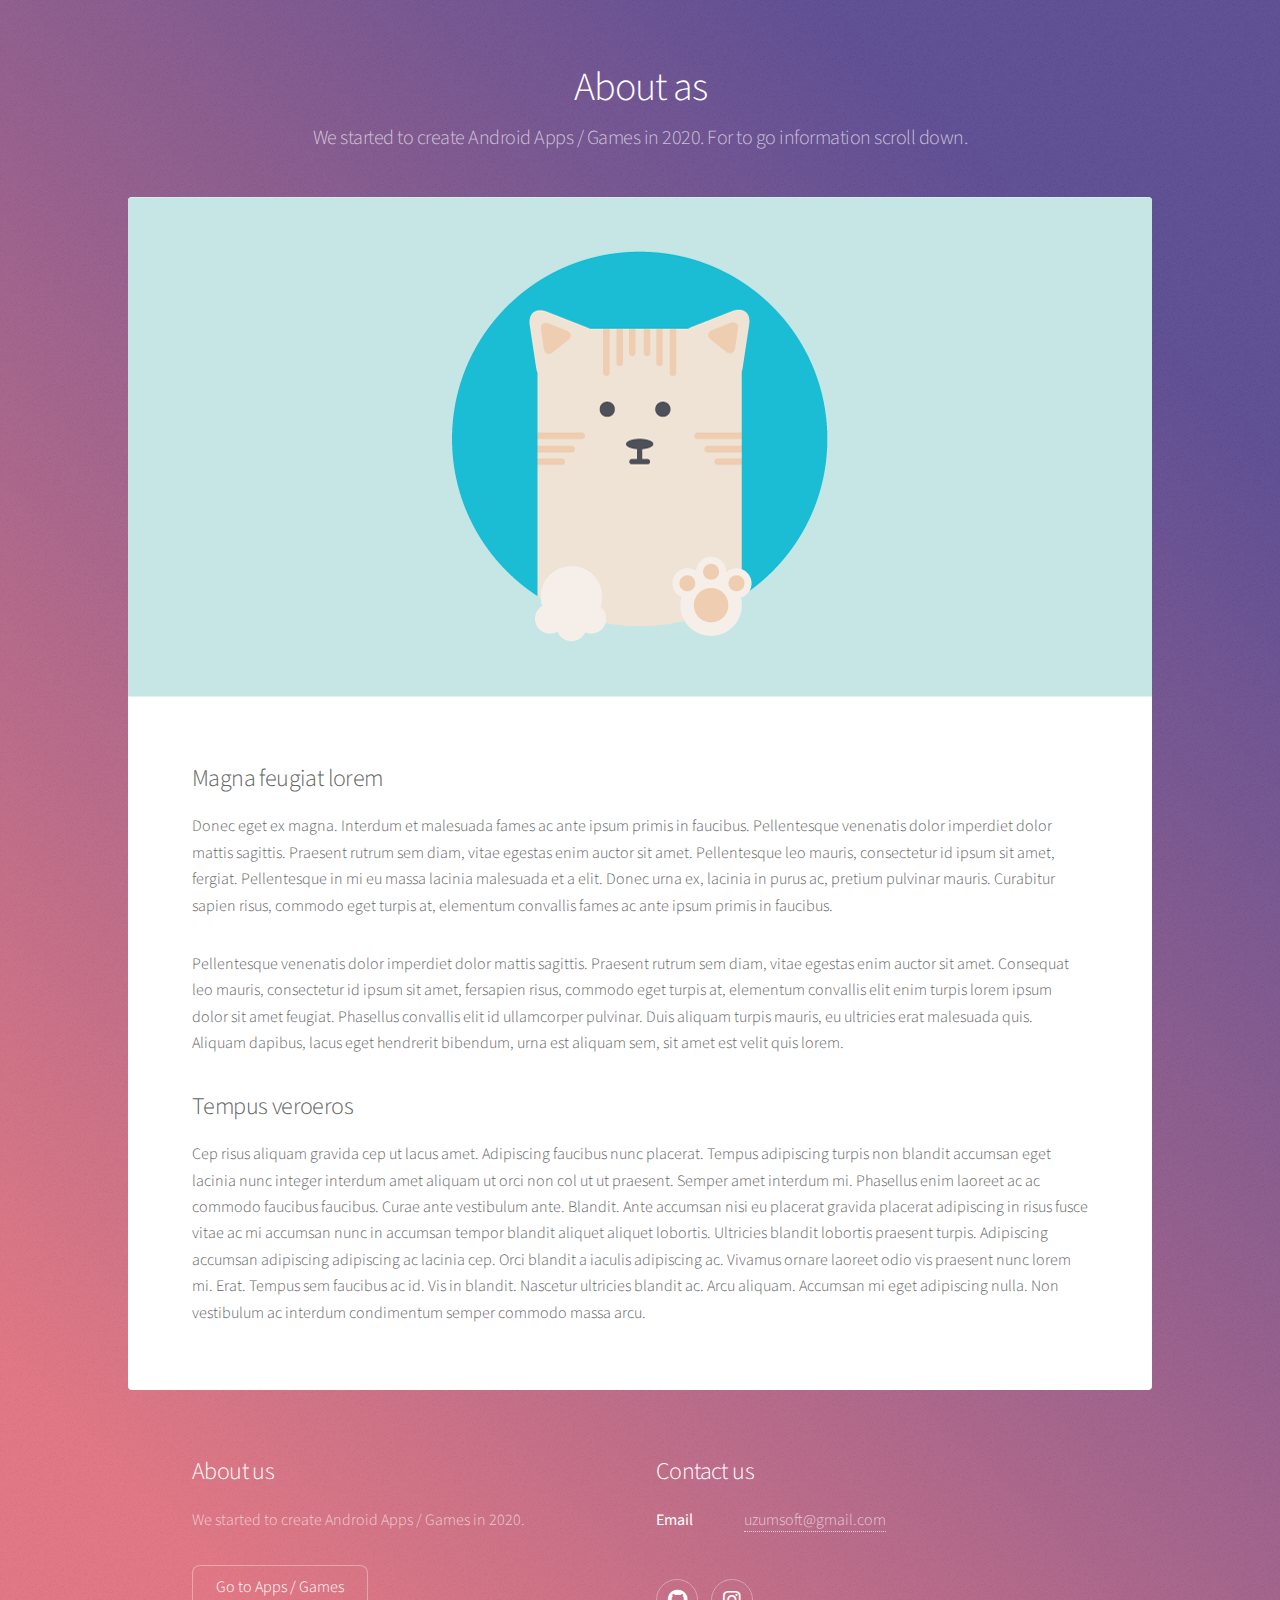
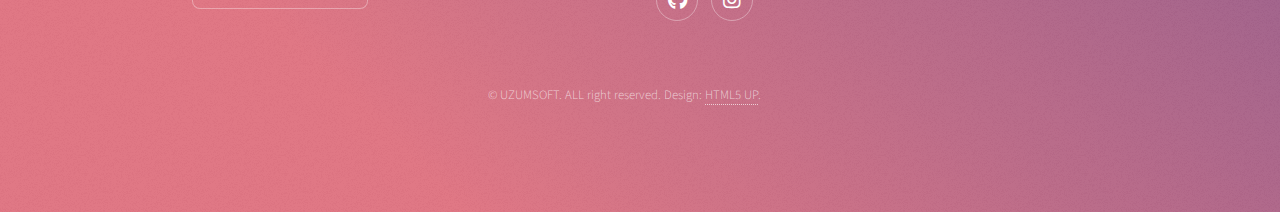
==== generic.html @ 40fd4213 "Son sürüm" ====
<!DOCTYPE HTML>
<!--
	Stellar by HTML5 UP
	html5up.net | @ajlkn
	Free for personal and commercial use under the CCA 3.0 license (html5up.net/license)
-->
<html>
	<head>
		<title>Generic - Stellar by HTML5 UP</title>
		<meta charset="utf-8" />
		<meta name="viewport" content="width=device-width, initial-scale=1, user-scalable=no" />
		<link rel="stylesheet" href="assets/css/main.css" />
		<noscript><link rel="stylesheet" href="assets/css/noscript.css" /></noscript>
	</head>
	<body class="is-preload">

		<!-- Wrapper -->
			<div id="wrapper">

				<!-- Header -->
					<header id="header">
						<h1>About as</h1>
						<p>We started to create Android Apps / Games in 2020.
						For to go information scroll down.
						</p>
					</header>

				<!-- Main -->
					<div id="main">

						<!-- Content -->
							<section id="content" class="main">
								<span class="image main"><img src="images/newcat.png" alt="" /></span>
								<h2>Magna feugiat lorem</h2>
								<p>Donec eget ex magna. Interdum et malesuada fames ac ante ipsum primis in faucibus. Pellentesque venenatis dolor imperdiet dolor mattis sagittis. Praesent rutrum sem diam, vitae egestas enim auctor sit amet. Pellentesque leo mauris, consectetur id ipsum sit amet, fergiat. Pellentesque in mi eu massa lacinia malesuada et a elit. Donec urna ex, lacinia in purus ac, pretium pulvinar mauris. Curabitur sapien risus, commodo eget turpis at, elementum convallis fames ac ante ipsum primis in faucibus.</p>
								<p>Pellentesque venenatis dolor imperdiet dolor mattis sagittis. Praesent rutrum sem diam, vitae egestas enim auctor sit amet. Consequat leo mauris, consectetur id ipsum sit amet, fersapien risus, commodo eget turpis at, elementum convallis elit enim turpis lorem ipsum dolor sit amet feugiat. Phasellus convallis elit id ullamcorper pulvinar. Duis aliquam turpis mauris, eu ultricies erat malesuada quis. Aliquam dapibus, lacus eget hendrerit bibendum, urna est aliquam sem, sit amet est velit quis lorem.</p>
								<h2>Tempus veroeros</h2>
								<p>Cep risus aliquam gravida cep ut lacus amet. Adipiscing faucibus nunc placerat. Tempus adipiscing turpis non blandit accumsan eget lacinia nunc integer interdum amet aliquam ut orci non col ut ut praesent. Semper amet interdum mi. Phasellus enim laoreet ac ac commodo faucibus faucibus. Curae ante vestibulum ante. Blandit. Ante accumsan nisi eu placerat gravida placerat adipiscing in risus fusce vitae ac mi accumsan nunc in accumsan tempor blandit aliquet aliquet lobortis. Ultricies blandit lobortis praesent turpis. Adipiscing accumsan adipiscing adipiscing ac lacinia cep. Orci blandit a iaculis adipiscing ac. Vivamus ornare laoreet odio vis praesent nunc lorem mi. Erat. Tempus sem faucibus ac id. Vis in blandit. Nascetur ultricies blandit ac. Arcu aliquam. Accumsan mi eget adipiscing nulla. Non vestibulum ac interdum condimentum semper commodo massa arcu.</p>
							</section>

					</div>

				<!-- Footer -->
					<footer id="footer">
						<section>
							<h2>About us</h2>
							<p>We started to create Android Apps / Games in 2020. </p>
							<ul class="actions">
								<li><a href="https://play.google.com/store/apps/developer?id=UZUMSOFT" class="button">Go to Apps / Games</a></li>
							</ul>
						</section>
						<section>
							<h2>Contact us</h2>
							<dl class="alt">
								<dt>Email</dt>
								<dd><a href="#">uzumsoft@gmail.com</a></dd>
							</dl>
							<ul class="icons">
						<!--<li><a href="#" class="icon brands fa-twitter alt"><span class="label">Twitter</span></a></li>
								<li><a href="#" class="icon brands fa-facebook-f alt"><span class="label">Facebook</span></a></li>
								<li><a href="#" class="icon brands fa-instagram alt"><span class="label">Instagram</span></a></li>
								<li><a href="#" class="icon brands fa-github alt"><span class="label">GitHub</span></a></li>
								<li><a href="#" class="icon brands fa-dribbble alt"><span class="label">Dribbble</span></a></li>-->	
								<li><a href="https://github.com/UZUMSOFT" class="icon brands fa-github alt"><span class="label">GitHub</span></a></li>
								<li><a href="https://www.instagram.com/uzumsoft/" class="icon brands fa-instagram alt"><span class="label">Instagram</span></a></li>


							</ul>
						</section>
						<p class="copyright">&copy; UZUMSOFT. ALL right reserved. Design: <a href="https://html5up.net">HTML5 UP</a>.</p>
					</footer>

			</div>

		<!-- Scripts -->
			<script src="assets/js/jquery.min.js"></script>
			<script src="assets/js/jquery.scrollex.min.js"></script>
			<script src="assets/js/jquery.scrolly.min.js"></script>
			<script src="assets/js/browser.min.js"></script>
			<script src="assets/js/breakpoints.min.js"></script>
			<script src="assets/js/util.js"></script>
			<script src="assets/js/main.js"></script>

	</body>
</html>
---- assets/css/main.css ----
@import url(fontawesome-all.min.css);
@import 'https://fonts.googleapis.com/css?family=Source+Sans+Pro:300,400';

/*
	Stellar by HTML5 UP
	html5up.net | @ajlkn
	Free for personal and commercial use under the CCA 3.0 license (html5up.net/license)
*/

html, body, div, span, applet, object,
iframe, h1, h2, h3, h4, h5, h6, p, blockquote,
pre, a, abbr, acronym, address, big, cite,
code, del, dfn, em, img, ins, kbd, q, s, samp,
small, strike, strong, sub, sup, tt, var, b,
u, i, center, dl, dt, dd, ol, ul, li, fieldset,
form, label, legend, table, caption, tbody,
tfoot, thead, tr, th, td, article, aside,
canvas, details, embed, figure, figcaption,
footer, header, hgroup, menu, nav, output, ruby,
section, summary, time, mark, audio, video {
	margin: 0;
	padding: 0;
	border: 0;
	font-size: 100%;
	font: inherit;
	vertical-align: baseline;}

article, aside, details, figcaption, figure,
footer, header, hgroup, menu, nav, section {
	display: block;}

body {
	line-height: 1;
}

ol, ul {
	list-style: none;
}

blockquote, q {
	quotes: none;
}

	blockquote:before, blockquote:after, q:before, q:after {
		content: '';
		content: none;
	}

table {
	border-collapse: collapse;
	border-spacing: 0;
}

body {
	-webkit-text-size-adjust: none;
}

mark {
	background-color: transparent;
	color: inherit;
}

input::-moz-focus-inner {
	border: 0;
	padding: 0;
}

input, select, textarea {
	-moz-appearance: none;
	-webkit-appearance: none;
	-ms-appearance: none;
	appearance: none;
}

/* Basic */

	@-ms-viewport {
		width: device-width;
	}

	body {
		-ms-overflow-style: scrollbar;
	}

	@media screen and (max-width: 480px) {

		html, body {
			min-width: 320px;
		}

	}

	html {
		box-sizing: border-box;
	}

	*, *:before, *:after {
		box-sizing: inherit;
	}

	body {
		background-color: #935d8c;
		background-image: url("images/overlay.png"), -moz-linear-gradient(45deg, #e37682 15%, #5f4d93 85%);
		background-image: url("images/overlay.png"), -webkit-linear-gradient(45deg, #e37682 15%, #5f4d93 85%);
		background-image: url("images/overlay.png"), -ms-linear-gradient(45deg, #e37682 15%, #5f4d93 85%);
		background-image: url("images/overlay.png"), linear-gradient(45deg, #e37682 15%, #5f4d93 85%);
	}

		body.is-preload *, body.is-preload *:before, body.is-preload *:after {
			-moz-animation: none !important;
			-webkit-animation: none !important;
			-ms-animation: none !important;
			animation: none !important;
			-moz-transition: none !important;
			-webkit-transition: none !important;
			-ms-transition: none !important;
			transition: none !important;
		}

/* Type */

	body {
		background-color: #935d8c;
		color: rgba(255, 255, 255, 0.65);
	}

	body, input, select, textarea {
		font-family: "Source Sans Pro", Helvetica, sans-serif;
		font-size: 17pt;
		font-weight: 300;
		line-height: 1.65;
	}

		@media screen and (max-width: 1680px) {

			body, input, select, textarea {
				font-size: 14pt;
			}

		}

		@media screen and (max-width: 1280px) {

			body, input, select, textarea {
				font-size: 12pt;
			}

		}

		@media screen and (max-width: 360px) {

			body, input, select, textarea {
				font-size: 11pt;
			}

		}

	a {
		-moz-transition: color 0.2s ease, border-bottom 0.2s ease;
		-webkit-transition: color 0.2s ease, border-bottom 0.2s ease;
		-ms-transition: color 0.2s ease, border-bottom 0.2s ease;
		transition: color 0.2s ease, border-bottom 0.2s ease;
		text-decoration: none;
		border-bottom: dotted 1px;
		color: inherit;
	}

		a:hover {
			border-bottom-color: transparent;
		}

	strong, b {
		font-weight: 400;
	}

	em, i {
		font-style: italic;
	}

	p {
		margin: 0 0 2em 0;
	}

		p.content {
			-moz-columns: 20em 2;
			-webkit-columns: 20em 2;
			-ms-columns: 20em 2;
			columns: 20em 2;
			-moz-column-gap: 2em;
			-webkit-column-gap: 2em;
			-ms-column-gap: 2em;
			column-gap: 2em;
			text-align: justify;
		}

	h1, h2, h3, h4, h5, h6 {
		font-weight: 300;
		line-height: 1.5;
		margin: 0 0 0.7em 0;
		letter-spacing: -0.025em;
	}

		h1 a, h2 a, h3 a, h4 a, h5 a, h6 a {
			color: inherit;
			text-decoration: none;
		}

	h1 {
		font-size: 2.5em;
		line-height: 1.2;
	}

	h2 {
		font-size: 1.5em;
	}

	h3 {
		font-size: 1.25em;
	}

	h4 {
		font-size: 1.1em;
	}

	h5 {
		font-size: 0.9em;
	}

	h6 {
		font-size: 0.7em;
	}

	@media screen and (max-width: 736px) {

		h1 {
			font-size: 2em;
		}

	}

	sub {
		font-size: 0.8em;
		position: relative;
		top: 0.5em;
	}

	sup {
		font-size: 0.8em;
		position: relative;
		top: -0.5em;
	}

	blockquote {
		border-left: solid 4px;
		font-style: italic;
		margin: 0 0 2em 0;
		padding: 0.5em 0 0.5em 2em;
	}

	code {
		border-radius: 8px;
		border: solid 1px;
		font-family: "Courier New", monospace;
		font-size: 0.9em;
		margin: 0 0.25em;
		padding: 0.25em 0.65em;
	}

	pre {
		-webkit-overflow-scrolling: touch;
		font-family: "Courier New", monospace;
		font-size: 0.9em;
		margin: 0 0 2em 0;
	}

		pre code {
			display: block;
			line-height: 1.75;
			padding: 1em 1.5em;
			overflow-x: auto;
		}

	hr {
		border: 0;
		border-bottom: solid 1px;
		margin: 2em 0;
	}

		hr.major {
			margin: 3em 0;
		}

	.align-left {
		text-align: left;
	}

	.align-center {
		text-align: center;
	}

	.align-right {
		text-align: right;
	}

	input, select, textarea {
		color: #ffffff;
	}

	a:hover {
		color: #ffffff;
	}

	strong, b {
		color: #ffffff;
	}

	h1, h2, h3, h4, h5, h6 {
		color: #ffffff;
	}

	blockquote {
		border-left-color: rgba(255, 255, 255, 0.35);
	}

	code {
		background: rgba(255, 255, 255, 0.075);
		border-color: rgba(255, 255, 255, 0.35);
	}

	hr {
		border-bottom-color: rgba(255, 255, 255, 0.35);
	}

/* Row */

	.row {
		display: flex;
		flex-wrap: wrap;
		box-sizing: border-box;
		align-items: stretch;
	}

		.row > * {
			box-sizing: border-box;
		}

		.row.gtr-uniform > * > :last-child {
			margin-bottom: 0;
		}

		.row.aln-left {
			justify-content: flex-start;
		}

		.row.aln-center {
			justify-content: center;
		}

		.row.aln-right {
			justify-content: flex-end;
		}

		.row.aln-top {
			align-items: flex-start;
		}

		.row.aln-middle {
			align-items: center;
		}

		.row.aln-bottom {
			align-items: flex-end;
		}

		.row > .imp {
			order: -1;
		}

		.row > .col-1 {
			width: 8.33333%;
		}

		.row > .off-1 {
			margin-left: 8.33333%;
		}

		.row > .col-2 {
			width: 16.66667%;
		}

		.row > .off-2 {
			margin-left: 16.66667%;
		}

		.row > .col-3 {
			width: 25%;
		}

		.row > .off-3 {
			margin-left: 25%;
		}

		.row > .col-4 {
			width: 33.33333%;
		}

		.row > .off-4 {
			margin-left: 33.33333%;
		}

		.row > .col-5 {
			width: 41.66667%;
		}

		.row > .off-5 {
			margin-left: 41.66667%;
		}

		.row > .col-6 {
			width: 50%;
		}

		.row > .off-6 {
			margin-left: 50%;
		}

		.row > .col-7 {
			width: 58.33333%;
		}

		.row > .off-7 {
			margin-left: 58.33333%;
		}

		.row > .col-8 {
			width: 66.66667%;
		}

		.row > .off-8 {
			margin-left: 66.66667%;
		}

		.row > .col-9 {
			width: 75%;
		}

		.row > .off-9 {
			margin-left: 75%;
		}

		.row > .col-10 {
			width: 83.33333%;
		}

		.row > .off-10 {
			margin-left: 83.33333%;
		}

		.row > .col-11 {
			width: 91.66667%;
		}

		.row > .off-11 {
			margin-left: 91.66667%;
		}

		.row > .col-12 {
			width: 100%;
		}

		.row > .off-12 {
			margin-left: 100%;
		}

		.row.gtr-0 {
			margin-top: 0;
			margin-left: 0em;
		}

			.row.gtr-0 > * {
				padding: 0 0 0 0em;
			}

			.row.gtr-0.gtr-uniform {
				margin-top: 0em;
			}

				.row.gtr-0.gtr-uniform > * {
					padding-top: 0em;
				}

		.row.gtr-25 {
			margin-top: 0;
			margin-left: -0.375em;
		}

			.row.gtr-25 > * {
				padding: 0 0 0 0.375em;
			}

			.row.gtr-25.gtr-uniform {
				margin-top: -0.375em;
			}

				.row.gtr-25.gtr-uniform > * {
					padding-top: 0.375em;
				}

		.row.gtr-50 {
			margin-top: 0;
			margin-left: -0.75em;
		}

			.row.gtr-50 > * {
				padding: 0 0 0 0.75em;
			}

			.row.gtr-50.gtr-uniform {
				margin-top: -0.75em;
			}

				.row.gtr-50.gtr-uniform > * {
					padding-top: 0.75em;
				}

		.row {
			margin-top: 0;
			margin-left: -1.5em;
		}

			.row > * {
				padding: 0 0 0 1.5em;
			}

			.row.gtr-uniform {
				margin-top: -1.5em;
			}

				.row.gtr-uniform > * {
					padding-top: 1.5em;
				}

		.row.gtr-150 {
			margin-top: 0;
			margin-left: -2.25em;
		}

			.row.gtr-150 > * {
				padding: 0 0 0 2.25em;
			}

			.row.gtr-150.gtr-uniform {
				margin-top: -2.25em;
			}

				.row.gtr-150.gtr-uniform > * {
					padding-top: 2.25em;
				}

		.row.gtr-200 {
			margin-top: 0;
			margin-left: -3em;
		}

			.row.gtr-200 > * {
				padding: 0 0 0 3em;
			}

			.row.gtr-200.gtr-uniform {
				margin-top: -3em;
			}

				.row.gtr-200.gtr-uniform > * {
					padding-top: 3em;
				}

		@media screen and (max-width: 1680px) {

			.row {
				display: flex;
				flex-wrap: wrap;
				box-sizing: border-box;
				align-items: stretch;
			}

				.row > * {
					box-sizing: border-box;
				}

				.row.gtr-uniform > * > :last-child {
					margin-bottom: 0;
				}

				.row.aln-left {
					justify-content: flex-start;
				}

				.row.aln-center {
					justify-content: center;
				}

				.row.aln-right {
					justify-content: flex-end;
				}

				.row.aln-top {
					align-items: flex-start;
				}

				.row.aln-middle {
					align-items: center;
				}

				.row.aln-bottom {
					align-items: flex-end;
				}

				.row > .imp-xlarge {
					order: -1;
				}

				.row > .col-1-xlarge {
					width: 8.33333%;
				}

				.row > .off-1-xlarge {
					margin-left: 8.33333%;
				}

				.row > .col-2-xlarge {
					width: 16.66667%;
				}

				.row > .off-2-xlarge {
					margin-left: 16.66667%;
				}

				.row > .col-3-xlarge {
					width: 25%;
				}

				.row > .off-3-xlarge {
					margin-left: 25%;
				}

				.row > .col-4-xlarge {
					width: 33.33333%;
				}

				.row > .off-4-xlarge {
					margin-left: 33.33333%;
				}

				.row > .col-5-xlarge {
					width: 41.66667%;
				}

				.row > .off-5-xlarge {
					margin-left: 41.66667%;
				}

				.row > .col-6-xlarge {
					width: 50%;
				}

				.row > .off-6-xlarge {
					margin-left: 50%;
				}

				.row > .col-7-xlarge {
					width: 58.33333%;
				}

				.row > .off-7-xlarge {
					margin-left: 58.33333%;
				}

				.row > .col-8-xlarge {
					width: 66.66667%;
				}

				.row > .off-8-xlarge {
					margin-left: 66.66667%;
				}

				.row > .col-9-xlarge {
					width: 75%;
				}

				.row > .off-9-xlarge {
					margin-left: 75%;
				}

				.row > .col-10-xlarge {
					width: 83.33333%;
				}

				.row > .off-10-xlarge {
					margin-left: 83.33333%;
				}

				.row > .col-11-xlarge {
					width: 91.66667%;
				}

				.row > .off-11-xlarge {
					margin-left: 91.66667%;
				}

				.row > .col-12-xlarge {
					width: 100%;
				}

				.row > .off-12-xlarge {
					margin-left: 100%;
				}

				.row.gtr-0 {
					margin-top: 0;
					margin-left: 0em;
				}

					.row.gtr-0 > * {
						padding: 0 0 0 0em;
					}

					.row.gtr-0.gtr-uniform {
						margin-top: 0em;
					}

						.row.gtr-0.gtr-uniform > * {
							padding-top: 0em;
						}

				.row.gtr-25 {
					margin-top: 0;
					margin-left: -0.375em;
				}

					.row.gtr-25 > * {
						padding: 0 0 0 0.375em;
					}

					.row.gtr-25.gtr-uniform {
						margin-top: -0.375em;
					}

						.row.gtr-25.gtr-uniform > * {
							padding-top: 0.375em;
						}

				.row.gtr-50 {
					margin-top: 0;
					margin-left: -0.75em;
				}

					.row.gtr-50 > * {
						padding: 0 0 0 0.75em;
					}

					.row.gtr-50.gtr-uniform {
						margin-top: -0.75em;
					}

						.row.gtr-50.gtr-uniform > * {
							padding-top: 0.75em;
						}

				.row {
					margin-top: 0;
					margin-left: -1.5em;
				}

					.row > * {
						padding: 0 0 0 1.5em;
					}

					.row.gtr-uniform {
						margin-top: -1.5em;
					}

						.row.gtr-uniform > * {
							padding-top: 1.5em;
						}

				.row.gtr-150 {
					margin-top: 0;
					margin-left: -2.25em;
				}

					.row.gtr-150 > * {
						padding: 0 0 0 2.25em;
					}

					.row.gtr-150.gtr-uniform {
						margin-top: -2.25em;
					}

						.row.gtr-150.gtr-uniform > * {
							padding-top: 2.25em;
						}

				.row.gtr-200 {
					margin-top: 0;
					margin-left: -3em;
				}

					.row.gtr-200 > * {
						padding: 0 0 0 3em;
					}

					.row.gtr-200.gtr-uniform {
						margin-top: -3em;
					}

						.row.gtr-200.gtr-uniform > * {
							padding-top: 3em;
						}

		}

		@media screen and (max-width: 1280px) {

			.row {
				display: flex;
				flex-wrap: wrap;
				box-sizing: border-box;
				align-items: stretch;
			}

				.row > * {
					box-sizing: border-box;
				}

				.row.gtr-uniform > * > :last-child {
					margin-bottom: 0;
				}

				.row.aln-left {
					justify-content: flex-start;
				}

				.row.aln-center {
					justify-content: center;
				}

				.row.aln-right {
					justify-content: flex-end;
				}

				.row.aln-top {
					align-items: flex-start;
				}

				.row.aln-middle {
					align-items: center;
				}

				.row.aln-bottom {
					align-items: flex-end;
				}

				.row > .imp-large {
					order: -1;
				}

				.row > .col-1-large {
					width: 8.33333%;
				}

				.row > .off-1-large {
					margin-left: 8.33333%;
				}

				.row > .col-2-large {
					width: 16.66667%;
				}

				.row > .off-2-large {
					margin-left: 16.66667%;
				}

				.row > .col-3-large {
					width: 25%;
				}

				.row > .off-3-large {
					margin-left: 25%;
				}

				.row > .col-4-large {
					width: 33.33333%;
				}

				.row > .off-4-large {
					margin-left: 33.33333%;
				}

				.row > .col-5-large {
					width: 41.66667%;
				}

				.row > .off-5-large {
					margin-left: 41.66667%;
				}

				.row > .col-6-large {
					width: 50%;
				}

				.row > .off-6-large {
					margin-left: 50%;
				}

				.row > .col-7-large {
					width: 58.33333%;
				}

				.row > .off-7-large {
					margin-left: 58.33333%;
				}

				.row > .col-8-large {
					width: 66.66667%;
				}

				.row > .off-8-large {
					margin-left: 66.66667%;
				}

				.row > .col-9-large {
					width: 75%;
				}

				.row > .off-9-large {
					margin-left: 75%;
				}

				.row > .col-10-large {
					width: 83.33333%;
				}

				.row > .off-10-large {
					margin-left: 83.33333%;
				}

				.row > .col-11-large {
					width: 91.66667%;
				}

				.row > .off-11-large {
					margin-left: 91.66667%;
				}

				.row > .col-12-large {
					width: 100%;
				}

				.row > .off-12-large {
					margin-left: 100%;
				}

				.row.gtr-0 {
					margin-top: 0;
					margin-left: 0em;
				}

					.row.gtr-0 > * {
						padding: 0 0 0 0em;
					}

					.row.gtr-0.gtr-uniform {
						margin-top: 0em;
					}

						.row.gtr-0.gtr-uniform > * {
							padding-top: 0em;
						}

				.row.gtr-25 {
					margin-top: 0;
					margin-left: -0.375em;
				}

					.row.gtr-25 > * {
						padding: 0 0 0 0.375em;
					}

					.row.gtr-25.gtr-uniform {
						margin-top: -0.375em;
					}

						.row.gtr-25.gtr-uniform > * {
							padding-top: 0.375em;
						}

				.row.gtr-50 {
					margin-top: 0;
					margin-left: -0.75em;
				}

					.row.gtr-50 > * {
						padding: 0 0 0 0.75em;
					}

					.row.gtr-50.gtr-uniform {
						margin-top: -0.75em;
					}

						.row.gtr-50.gtr-uniform > * {
							padding-top: 0.75em;
						}

				.row {
					margin-top: 0;
					margin-left: -1.5em;
				}

					.row > * {
						padding: 0 0 0 1.5em;
					}

					.row.gtr-uniform {
						margin-top: -1.5em;
					}

						.row.gtr-uniform > * {
							padding-top: 1.5em;
						}

				.row.gtr-150 {
					margin-top: 0;
					margin-left: -2.25em;
				}

					.row.gtr-150 > * {
						padding: 0 0 0 2.25em;
					}

					.row.gtr-150.gtr-uniform {
						margin-top: -2.25em;
					}

						.row.gtr-150.gtr-uniform > * {
							padding-top: 2.25em;
						}

				.row.gtr-200 {
					margin-top: 0;
					margin-left: -3em;
				}

					.row.gtr-200 > * {
						padding: 0 0 0 3em;
					}

					.row.gtr-200.gtr-uniform {
						margin-top: -3em;
					}

						.row.gtr-200.gtr-uniform > * {
							padding-top: 3em;
						}

		}

		@media screen and (max-width: 980px) {

			.row {
				display: flex;
				flex-wrap: wrap;
				box-sizing: border-box;
				align-items: stretch;
			}

				.row > * {
					box-sizing: border-box;
				}

				.row.gtr-uniform > * > :last-child {
					margin-bottom: 0;
				}

				.row.aln-left {
					justify-content: flex-start;
				}

				.row.aln-center {
					justify-content: center;
				}

				.row.aln-right {
					justify-content: flex-end;
				}

				.row.aln-top {
					align-items: flex-start;
				}

				.row.aln-middle {
					align-items: center;
				}

				.row.aln-bottom {
					align-items: flex-end;
				}

				.row > .imp-medium {
					order: -1;
				}

				.row > .col-1-medium {
					width: 8.33333%;
				}

				.row > .off-1-medium {
					margin-left: 8.33333%;
				}

				.row > .col-2-medium {
					width: 16.66667%;
				}

				.row > .off-2-medium {
					margin-left: 16.66667%;
				}

				.row > .col-3-medium {
					width: 25%;
				}

				.row > .off-3-medium {
					margin-left: 25%;
				}

				.row > .col-4-medium {
					width: 33.33333%;
				}

				.row > .off-4-medium {
					margin-left: 33.33333%;
				}

				.row > .col-5-medium {
					width: 41.66667%;
				}

				.row > .off-5-medium {
					margin-left: 41.66667%;
				}

				.row > .col-6-medium {
					width: 50%;
				}

				.row > .off-6-medium {
					margin-left: 50%;
				}

				.row > .col-7-medium {
					width: 58.33333%;
				}

				.row > .off-7-medium {
					margin-left: 58.33333%;
				}

				.row > .col-8-medium {
					width: 66.66667%;
				}

				.row > .off-8-medium {
					margin-left: 66.66667%;
				}

				.row > .col-9-medium {
					width: 75%;
				}

				.row > .off-9-medium {
					margin-left: 75%;
				}

				.row > .col-10-medium {
					width: 83.33333%;
				}

				.row > .off-10-medium {
					margin-left: 83.33333%;
				}

				.row > .col-11-medium {
					width: 91.66667%;
				}

				.row > .off-11-medium {
					margin-left: 91.66667%;
				}

				.row > .col-12-medium {
					width: 100%;
				}

				.row > .off-12-medium {
					margin-left: 100%;
				}

				.row.gtr-0 {
					margin-top: 0;
					margin-left: 0em;
				}

					.row.gtr-0 > * {
						padding: 0 0 0 0em;
					}

					.row.gtr-0.gtr-uniform {
						margin-top: 0em;
					}

						.row.gtr-0.gtr-uniform > * {
							padding-top: 0em;
						}

				.row.gtr-25 {
					margin-top: 0;
					margin-left: -0.375em;
				}

					.row.gtr-25 > * {
						padding: 0 0 0 0.375em;
					}

					.row.gtr-25.gtr-uniform {
						margin-top: -0.375em;
					}

						.row.gtr-25.gtr-uniform > * {
							padding-top: 0.375em;
						}

				.row.gtr-50 {
					margin-top: 0;
					margin-left: -0.75em;
				}

					.row.gtr-50 > * {
						padding: 0 0 0 0.75em;
					}

					.row.gtr-50.gtr-uniform {
						margin-top: -0.75em;
					}

						.row.gtr-50.gtr-uniform > * {
							padding-top: 0.75em;
						}

				.row {
					margin-top: 0;
					margin-left: -1.5em;
				}

					.row > * {
						padding: 0 0 0 1.5em;
					}

					.row.gtr-uniform {
						margin-top: -1.5em;
					}

						.row.gtr-uniform > * {
							padding-top: 1.5em;
						}

				.row.gtr-150 {
					margin-top: 0;
					margin-left: -2.25em;
				}

					.row.gtr-150 > * {
						padding: 0 0 0 2.25em;
					}

					.row.gtr-150.gtr-uniform {
						margin-top: -2.25em;
					}

						.row.gtr-150.gtr-uniform > * {
							padding-top: 2.25em;
						}

				.row.gtr-200 {
					margin-top: 0;
					margin-left: -3em;
				}

					.row.gtr-200 > * {
						padding: 0 0 0 3em;
					}

					.row.gtr-200.gtr-uniform {
						margin-top: -3em;
					}

						.row.gtr-200.gtr-uniform > * {
							padding-top: 3em;
						}

		}

		@media screen and (max-width: 736px) {

			.row {
				display: flex;
				flex-wrap: wrap;
				box-sizing: border-box;
				align-items: stretch;
			}

				.row > * {
					box-sizing: border-box;
				}

				.row.gtr-uniform > * > :last-child {
					margin-bottom: 0;
				}

				.row.aln-left {
					justify-content: flex-start;
				}

				.row.aln-center {
					justify-content: center;
				}

				.row.aln-right {
					justify-content: flex-end;
				}

				.row.aln-top {
					align-items: flex-start;
				}

				.row.aln-middle {
					align-items: center;
				}

				.row.aln-bottom {
					align-items: flex-end;
				}

				.row > .imp-small {
					order: -1;
				}

				.row > .col-1-small {
					width: 8.33333%;
				}

				.row > .off-1-small {
					margin-left: 8.33333%;
				}

				.row > .col-2-small {
					width: 16.66667%;
				}

				.row > .off-2-small {
					margin-left: 16.66667%;
				}

				.row > .col-3-small {
					width: 25%;
				}

				.row > .off-3-small {
					margin-left: 25%;
				}

				.row > .col-4-small {
					width: 33.33333%;
				}

				.row > .off-4-small {
					margin-left: 33.33333%;
				}

				.row > .col-5-small {
					width: 41.66667%;
				}

				.row > .off-5-small {
					margin-left: 41.66667%;
				}

				.row > .col-6-small {
					width: 50%;
				}

				.row > .off-6-small {
					margin-left: 50%;
				}

				.row > .col-7-small {
					width: 58.33333%;
				}

				.row > .off-7-small {
					margin-left: 58.33333%;
				}

				.row > .col-8-small {
					width: 66.66667%;
				}

				.row > .off-8-small {
					margin-left: 66.66667%;
				}

				.row > .col-9-small {
					width: 75%;
				}

				.row > .off-9-small {
					margin-left: 75%;
				}

				.row > .col-10-small {
					width: 83.33333%;
				}

				.row > .off-10-small {
					margin-left: 83.33333%;
				}

				.row > .col-11-small {
					width: 91.66667%;
				}

				.row > .off-11-small {
					margin-left: 91.66667%;
				}

				.row > .col-12-small {
					width: 100%;
				}

				.row > .off-12-small {
					margin-left: 100%;
				}

				.row.gtr-0 {
					margin-top: 0;
					margin-left: 0em;
				}

					.row.gtr-0 > * {
						padding: 0 0 0 0em;
					}

					.row.gtr-0.gtr-uniform {
						margin-top: 0em;
					}

						.row.gtr-0.gtr-uniform > * {
							padding-top: 0em;
						}

				.row.gtr-25 {
					margin-top: 0;
					margin-left: -0.25em;
				}

					.row.gtr-25 > * {
						padding: 0 0 0 0.25em;
					}

					.row.gtr-25.gtr-uniform {
						margin-top: -0.25em;
					}

						.row.gtr-25.gtr-uniform > * {
							padding-top: 0.25em;
						}

				.row.gtr-50 {
					margin-top: 0;
					margin-left: -0.5em;
				}

					.row.gtr-50 > * {
						padding: 0 0 0 0.5em;
					}

					.row.gtr-50.gtr-uniform {
						margin-top: -0.5em;
					}

						.row.gtr-50.gtr-uniform > * {
							padding-top: 0.5em;
						}

				.row {
					margin-top: 0;
					margin-left: -1em;
				}

					.row > * {
						padding: 0 0 0 1em;
					}

					.row.gtr-uniform {
						margin-top: -1em;
					}

						.row.gtr-uniform > * {
							padding-top: 1em;
						}

				.row.gtr-150 {
					margin-top: 0;
					margin-left: -1.5em;
				}

					.row.gtr-150 > * {
						padding: 0 0 0 1.5em;
					}

					.row.gtr-150.gtr-uniform {
						margin-top: -1.5em;
					}

						.row.gtr-150.gtr-uniform > * {
							padding-top: 1.5em;
						}

				.row.gtr-200 {
					margin-top: 0;
					margin-left: -2em;
				}

					.row.gtr-200 > * {
						padding: 0 0 0 2em;
					}

					.row.gtr-200.gtr-uniform {
						margin-top: -2em;
					}

						.row.gtr-200.gtr-uniform > * {
							padding-top: 2em;
						}

		}

		@media screen and (max-width: 480px) {

			.row {
				display: flex;
				flex-wrap: wrap;
				box-sizing: border-box;
				align-items: stretch;
			}

				.row > * {
					box-sizing: border-box;
				}

				.row.gtr-uniform > * > :last-child {
					margin-bottom: 0;
				}

				.row.aln-left {
					justify-content: flex-start;
				}

				.row.aln-center {
					justify-content: center;
				}

				.row.aln-right {
					justify-content: flex-end;
				}

				.row.aln-top {
					align-items: flex-start;
				}

				.row.aln-middle {
					align-items: center;
				}

				.row.aln-bottom {
					align-items: flex-end;
				}

				.row > .imp-xsmall {
					order: -1;
				}

				.row > .col-1-xsmall {
					width: 8.33333%;
				}

				.row > .off-1-xsmall {
					margin-left: 8.33333%;
				}

				.row > .col-2-xsmall {
					width: 16.66667%;
				}

				.row > .off-2-xsmall {
					margin-left: 16.66667%;
				}

				.row > .col-3-xsmall {
					width: 25%;
				}

				.row > .off-3-xsmall {
					margin-left: 25%;
				}

				.row > .col-4-xsmall {
					width: 33.33333%;
				}

				.row > .off-4-xsmall {
					margin-left: 33.33333%;
				}

				.row > .col-5-xsmall {
					width: 41.66667%;
				}

				.row > .off-5-xsmall {
					margin-left: 41.66667%;
				}

				.row > .col-6-xsmall {
					width: 50%;
				}

				.row > .off-6-xsmall {
					margin-left: 50%;
				}

				.row > .col-7-xsmall {
					width: 58.33333%;
				}

				.row > .off-7-xsmall {
					margin-left: 58.33333%;
				}

				.row > .col-8-xsmall {
					width: 66.66667%;
				}

				.row > .off-8-xsmall {
					margin-left: 66.66667%;
				}

				.row > .col-9-xsmall {
					width: 75%;
				}

				.row > .off-9-xsmall {
					margin-left: 75%;
				}

				.row > .col-10-xsmall {
					width: 83.33333%;
				}

				.row > .off-10-xsmall {
					margin-left: 83.33333%;
				}

				.row > .col-11-xsmall {
					width: 91.66667%;
				}

				.row > .off-11-xsmall {
					margin-left: 91.66667%;
				}

				.row > .col-12-xsmall {
					width: 100%;
				}

				.row > .off-12-xsmall {
					margin-left: 100%;
				}

				.row.gtr-0 {
					margin-top: 0;
					margin-left: 0em;
				}

					.row.gtr-0 > * {
						padding: 0 0 0 0em;
					}

					.row.gtr-0.gtr-uniform {
						margin-top: 0em;
					}

						.row.gtr-0.gtr-uniform > * {
							padding-top: 0em;
						}

				.row.gtr-25 {
					margin-top: 0;
					margin-left: -0.3125em;
				}

					.row.gtr-25 > * {
						padding: 0 0 0 0.3125em;
					}

					.row.gtr-25.gtr-uniform {
						margin-top: -0.3125em;
					}

						.row.gtr-25.gtr-uniform > * {
							padding-top: 0.3125em;
						}

				.row.gtr-50 {
					margin-top: 0;
					margin-left: -0.625em;
				}

					.row.gtr-50 > * {
						padding: 0 0 0 0.625em;
					}

					.row.gtr-50.gtr-uniform {
						margin-top: -0.625em;
					}

						.row.gtr-50.gtr-uniform > * {
							padding-top: 0.625em;
						}

				.row {
					margin-top: 0;
					margin-left: -1.25em;
				}

					.row > * {
						padding: 0 0 0 1.25em;
					}

					.row.gtr-uniform {
						margin-top: -1.25em;
					}

						.row.gtr-uniform > * {
							padding-top: 1.25em;
						}

				.row.gtr-150 {
					margin-top: 0;
					margin-left: -1.875em;
				}

					.row.gtr-150 > * {
						padding: 0 0 0 1.875em;
					}

					.row.gtr-150.gtr-uniform {
						margin-top: -1.875em;
					}

						.row.gtr-150.gtr-uniform > * {
							padding-top: 1.875em;
						}

				.row.gtr-200 {
					margin-top: 0;
					margin-left: -2.5em;
				}

					.row.gtr-200 > * {
						padding: 0 0 0 2.5em;
					}

					.row.gtr-200.gtr-uniform {
						margin-top: -2.5em;
					}

						.row.gtr-200.gtr-uniform > * {
							padding-top: 2.5em;
						}

		}

/* Box */

	.box {
		border-radius: 8px;
		border: solid;
		margin-bottom: 2em;
		padding: 1.5em;
	}

		.box > :last-child,
		.box > :last-child > :last-child,
		.box > :last-child > :last-child > :last-child {
			margin-bottom: 0;
		}

		.box.alt {
			border: 0;
			border-radius: 0;
			padding: 0;
		}

	.box {
		border-color: rgba(255, 255, 255, 0.35);
	}

/* Button */

	input[type="submit"],
	input[type="reset"],
	input[type="button"],
	button,
	.button {
		-moz-appearance: none;
		-webkit-appearance: none;
		-ms-appearance: none;
		appearance: none;
		-moz-transition: background-color 0.2s ease-in-out, color 0.2s ease-in-out;
		-webkit-transition: background-color 0.2s ease-in-out, color 0.2s ease-in-out;
		-ms-transition: background-color 0.2s ease-in-out, color 0.2s ease-in-out;
		transition: background-color 0.2s ease-in-out, color 0.2s ease-in-out;
		border-radius: 8px;
		border: 0;
		cursor: pointer;
		display: inline-block;
		font-weight: 300;
		height: 2.75em;
		line-height: 2.75em;
		min-width: 9.25em;
		padding: 0 1.5em;
		text-align: center;
		text-decoration: none;
		white-space: nowrap;
	}

		input[type="submit"].icon,
		input[type="reset"].icon,
		input[type="button"].icon,
		button.icon,
		.button.icon {
			padding-left: 1.35em;
		}

			input[type="submit"].icon:before,
			input[type="reset"].icon:before,
			input[type="button"].icon:before,
			button.icon:before,
			.button.icon:before {
				margin-right: 0.5em;
			}

		input[type="submit"].fit,
		input[type="reset"].fit,
		input[type="button"].fit,
		button.fit,
		.button.fit {
			width: 100%;
		}

		input[type="submit"].small,
		input[type="reset"].small,
		input[type="button"].small,
		button.small,
		.button.small {
			font-size: 0.8em;
		}

		input[type="submit"].large,
		input[type="reset"].large,
		input[type="button"].large,
		button.large,
		.button.large {
			font-size: 1.35em;
		}

		input[type="submit"].disabled, input[type="submit"]:disabled,
		input[type="reset"].disabled,
		input[type="reset"]:disabled,
		input[type="button"].disabled,
		input[type="button"]:disabled,
		button.disabled,
		button:disabled,
		.button.disabled,
		.button:disabled {
			pointer-events: none;
			opacity: 0.25;
		}

		@media screen and (max-width: 736px) {

			input[type="submit"],
			input[type="reset"],
			input[type="button"],
			button,
			.button {
				min-width: 0;
			}

		}

	input[type="submit"],
	input[type="reset"],
	input[type="button"],
	button,
	.button {
		background-color: transparent;
		box-shadow: inset 0 0 0 1px rgba(255, 255, 255, 0.35);
		color: #ffffff !important;
	}

		input[type="submit"]:hover,
		input[type="reset"]:hover,
		input[type="button"]:hover,
		button:hover,
		.button:hover {
			background-color: rgba(255, 255, 255, 0.075);
		}

		input[type="submit"]:active,
		input[type="reset"]:active,
		input[type="button"]:active,
		button:active,
		.button:active {
			background-color: rgba(255, 255, 255, 0.2);
		}

		input[type="submit"].icon:before,
		input[type="reset"].icon:before,
		input[type="button"].icon:before,
		button.icon:before,
		.button.icon:before {
			color: rgba(255, 255, 255, 0.5);
		}

		input[type="submit"].primary,
		input[type="reset"].primary,
		input[type="button"].primary,
		button.primary,
		.button.primary {
			background-color: #8cc9f0;
			color: #ffffff !important;
			box-shadow: none;
		}

			input[type="submit"].primary:hover,
			input[type="reset"].primary:hover,
			input[type="button"].primary:hover,
			button.primary:hover,
			.button.primary:hover {
				background-color: #9acff2;
			}

			input[type="submit"].primary:active,
			input[type="reset"].primary:active,
			input[type="button"].primary:active,
			button.primary:active,
			.button.primary:active {
				background-color: #7ec3ee;
			}

			input[type="submit"].primary.icon:before,
			input[type="reset"].primary.icon:before,
			input[type="button"].primary.icon:before,
			button.primary.icon:before,
			.button.primary.icon:before {
				color: #ffffff !important;
			}

/* Form */

	form {
		margin: 0 0 2em 0;
	}

	label {
		display: block;
		font-size: 0.9em;
		font-weight: 400;
		margin: 0 0 1em 0;
	}

	input[type="text"],
	input[type="password"],
	input[type="email"],
	select,
	textarea {
		-moz-appearance: none;
		-webkit-appearance: none;
		-ms-appearance: none;
		appearance: none;
		border-radius: 8px;
		border: solid 1px;
		color: inherit;
		display: block;
		outline: 0;
		padding: 0 1em;
		text-decoration: none;
		width: 100%;
	}

		input[type="text"]:invalid,
		input[type="password"]:invalid,
		input[type="email"]:invalid,
		select:invalid,
		textarea:invalid {
			box-shadow: none;
		}

	select {
		background-size: 1.25rem;
		background-repeat: no-repeat;
		background-position: calc(100% - 1rem) center;
		height: 2.75em;
		padding-right: 2.75em;
		text-overflow: ellipsis;
	}

		select:focus::-ms-value {
			background-color: transparent;
		}

		select::-ms-expand {
			display: none;
		}

	input[type="text"],
	input[type="password"],
	input[type="email"],
	select {
		height: 2.75em;
	}

	textarea {
		padding: 0.75em 1em;
	}

	input[type="checkbox"],
	input[type="radio"] {
		-moz-appearance: none;
		-webkit-appearance: none;
		-ms-appearance: none;
		appearance: none;
		display: block;
		float: left;
		margin-right: -2em;
		opacity: 0;
		width: 1em;
		z-index: -1;
	}

		input[type="checkbox"] + label,
		input[type="radio"] + label {
			text-decoration: none;
			cursor: pointer;
			display: inline-block;
			font-size: 1em;
			font-weight: 300;
			padding-left: 2.4em;
			padding-right: 0.75em;
			position: relative;
		}

			input[type="checkbox"] + label:before,
			input[type="radio"] + label:before {
				-moz-osx-font-smoothing: grayscale;
				-webkit-font-smoothing: antialiased;
				display: inline-block;
				font-style: normal;
				font-variant: normal;
				text-rendering: auto;
				line-height: 1;
				text-transform: none !important;
				font-family: 'Font Awesome 5 Free';
				font-weight: 900;
			}

			input[type="checkbox"] + label:before,
			input[type="radio"] + label:before {
				border-radius: 8px;
				border: solid 1px;
				content: '';
				display: inline-block;
				font-size: 0.8em;
				height: 2.0625em;
				left: 0;
				line-height: 2.0625em;
				position: absolute;
				text-align: center;
				top: 0;
				width: 2.0625em;
			}

		input[type="checkbox"]:checked + label:before,
		input[type="radio"]:checked + label:before {
			content: '\f00c';
		}

	input[type="checkbox"] + label:before {
		border-radius: 8px;
	}

	input[type="radio"] + label:before {
		border-radius: 100%;
	}

	::-webkit-input-placeholder {
		opacity: 1.0;
	}

	:-moz-placeholder {
		opacity: 1.0;
	}

	::-moz-placeholder {
		opacity: 1.0;
	}

	:-ms-input-placeholder {
		opacity: 1.0;
	}

	label {
		color: #ffffff;
	}

	input[type="text"],
	input[type="password"],
	input[type="email"],
	select,
	textarea {
		background-color: rgba(255, 255, 255, 0.075);
		border-color: rgba(255, 255, 255, 0.35);
	}

		input[type="text"]:focus,
		input[type="password"]:focus,
		input[type="email"]:focus,
		select:focus,
		textarea:focus {
			border-color: #8cc9f0;
			box-shadow: 0 0 0 1px #8cc9f0;
		}

	select {
		background-image: url("data:image/svg+xml;charset=utf8,%3Csvg xmlns='http://www.w3.org/2000/svg' width='40' height='40' preserveAspectRatio='none' viewBox='0 0 40 40'%3E%3Cpath d='M9.4,12.3l10.4,10.4l10.4-10.4c0.2-0.2,0.5-0.4,0.9-0.4c0.3,0,0.6,0.1,0.9,0.4l3.3,3.3c0.2,0.2,0.4,0.5,0.4,0.9 c0,0.4-0.1,0.6-0.4,0.9L20.7,31.9c-0.2,0.2-0.5,0.4-0.9,0.4c-0.3,0-0.6-0.1-0.9-0.4L4.3,17.3c-0.2-0.2-0.4-0.5-0.4-0.9 c0-0.4,0.1-0.6,0.4-0.9l3.3-3.3c0.2-0.2,0.5-0.4,0.9-0.4S9.1,12.1,9.4,12.3z' fill='rgba(255, 255, 255, 0.35)' /%3E%3C/svg%3E");
	}

		select option {
			color: #ffffff;
			background: #935d8c;
		}

	input[type="checkbox"] + label,
	input[type="radio"] + label {
		color: rgba(255, 255, 255, 0.65);
	}

		input[type="checkbox"] + label:before,
		input[type="radio"] + label:before {
			background: rgba(255, 255, 255, 0.075);
			border-color: rgba(255, 255, 255, 0.35);
		}

	input[type="checkbox"]:checked + label:before,
	input[type="radio"]:checked + label:before {
		background-color: #ffffff;
		border-color: #ffffff;
		color: #935d8c;
	}

	input[type="checkbox"]:focus + label:before,
	input[type="radio"]:focus + label:before {
		border-color: #8cc9f0;
		box-shadow: 0 0 0 1px #8cc9f0;
	}

	::-webkit-input-placeholder {
		color: rgba(255, 255, 255, 0.5) !important;
	}

	:-moz-placeholder {
		color: rgba(255, 255, 255, 0.5) !important;
	}

	::-moz-placeholder {
		color: rgba(255, 255, 255, 0.5) !important;
	}

	:-ms-input-placeholder {
		color: rgba(255, 255, 255, 0.5) !important;
	}

	.formerize-placeholder {
		color: rgba(255, 255, 255, 0.5) !important;
	}

/* Icon */

	.icon {
		text-decoration: none;
		-moz-transition: background-color 0.2s ease-in-out, color 0.2s ease-in-out;
		-webkit-transition: background-color 0.2s ease-in-out, color 0.2s ease-in-out;
		-ms-transition: background-color 0.2s ease-in-out, color 0.2s ease-in-out;
		transition: background-color 0.2s ease-in-out, color 0.2s ease-in-out;
		border-bottom: none;
		position: relative;
	}

		.icon:before {
			-moz-osx-font-smoothing: grayscale;
			-webkit-font-smoothing: antialiased;
			display: inline-block;
			font-style: normal;
			font-variant: normal;
			text-rendering: auto;
			line-height: 1;
			text-transform: none !important;
			font-family: 'Font Awesome 5 Free';
			font-weight: 400;
		}

		.icon > .label {
			display: none;
		}

		.icon:before {
			line-height: solid;
		}

		.icon.solid:before {
			font-weight: 900;
		}

		.icon.brands:before {
			font-family: 'Font Awesome 5 Brands';
		}

		.icon.major {
			border: solid 1px;
			display: inline-block;
			border-radius: 100%;
			padding: 0.65em;
			margin: 0 0 2em 0;
			cursor: default;
		}

			.icon.major:before {
				display: inline-block;
				font-size: 6.25rem;
				width: 2.25em;
				height: 2.25em;
				line-height: 2.2em;
				border-radius: 100%;
				border: solid 1px;
				text-align: center;
			}

		.icon.alt {
			display: inline-block;
			border: solid 1px;
			border-radius: 100%;
		}

			.icon.alt:before {
				display: block;
				font-size: 1.25em;
				width: 2em;
				height: 2em;
				text-align: center;
				line-height: 2em;
			}

		.icon.style1 {
			color: #efa8b0;
		}

		.icon.style2 {
			color: #c79cc8;
		}

		.icon.style3 {
			color: #a89cc8;
		}

		.icon.style4 {
			color: #9bb2e1;
		}

		.icon.style5 {
			color: #8cc9f0;
		}

		@media screen and (max-width: 1680px) {

			.icon.major:before {
				font-size: 5.5rem;
			}

		}

		@media screen and (max-width: 1280px) {

			.icon.major:before {
				font-size: 4.75rem;
			}

		}

		@media screen and (max-width: 736px) {

			.icon.major {
				margin: 0 0 1.5em 0;
				padding: 0.35em;
			}

				.icon.major:before {
					font-size: 3.5rem;
				}

		}

	.icon.major {
		border-color: rgba(255, 255, 255, 0.35);
	}

		.icon.major:before {
			border-color: rgba(255, 255, 255, 0.35);
		}

	.icon.alt {
		border-color: rgba(255, 255, 255, 0.35);
		color: #ffffff;
	}

		.icon.alt:hover {
			background-color: rgba(255, 255, 255, 0.075);
		}

		.icon.alt:active {
			background-color: rgba(255, 255, 255, 0.2);
		}

/* Image */

	.image {
		border-radius: 8px;
		border: 0;
		display: inline-block;
		position: relative;
	}

		.image img {
			border-radius: 8px;
			display: block;
		}

		.image.left, .image.right {
			max-width: 40%;
		}

			.image.left img, .image.right img {
				width: 100%;
			}

		.image.left {
			float: left;
			margin: 0 1.5em 1em 0;
			top: 0.25em;
		}

		.image.right {
			float: right;
			margin: 0 0 1em 1.5em;
			top: 0.25em;
		}

		.image.fit {
			display: block;
			margin: 0 0 2em 0;
			width: 100%;
		}

			.image.fit img {
				width: 100%;
			}

		.image.main {
			display: block;
			margin: 0 0 3em 0;
			width: 100%;
		}

			.image.main img {
				width: 100%;
			}

/* List */

	ol {
		list-style: decimal;
		margin: 0 0 2em 0;
		padding-left: 1.25em;
	}

		ol li {
			padding-left: 0.25em;
		}

	ul {
		list-style: disc;
		margin: 0 0 2em 0;
		padding-left: 1em;
	}

		ul li {
			padding-left: 0.5em;
		}

		ul.alt {
			list-style: none;
			padding-left: 0;
		}

			ul.alt li {
				border-top: solid 1px;
				padding: 0.5em 0;
			}

				ul.alt li:first-child {
					border-top: 0;
					padding-top: 0;
				}

	dl {
		margin: 0 0 2em 0;
	}

		dl dt {
			display: block;
			font-weight: 400;
			margin: 0 0 1em 0;
		}

		dl dd {
			margin-left: 2em;
		}

		dl.alt dt {
			display: block;
			width: 3em;
			margin: 0;
			clear: left;
			float: left;
		}

		dl.alt dd {
			margin: 0 0 0.85em 5.5em;
		}

		dl.alt:after {
			content: '';
			display: block;
			clear: both;
		}

	ul.alt li {
		border-top-color: rgba(255, 255, 255, 0.35);
	}

	dl dt {
		color: #ffffff;
	}

/* Actions */

	ul.actions {
		display: -moz-flex;
		display: -webkit-flex;
		display: -ms-flex;
		display: flex;
		cursor: default;
		list-style: none;
		margin-left: -1em;
		padding-left: 0;
	}

		ul.actions li {
			padding: 0 0 0 1em;
			vertical-align: middle;
		}

		ul.actions.special {
			-moz-justify-content: center;
			-webkit-justify-content: center;
			-ms-justify-content: center;
			justify-content: center;
			width: 100%;
			margin-left: 0;
		}

			ul.actions.special li:first-child {
				padding-left: 0;
			}

		ul.actions.stacked {
			-moz-flex-direction: column;
			-webkit-flex-direction: column;
			-ms-flex-direction: column;
			flex-direction: column;
			margin-left: 0;
		}

			ul.actions.stacked li {
				padding: 1.3em 0 0 0;
			}

				ul.actions.stacked li:first-child {
					padding-top: 0;
				}

		ul.actions.fit {
			width: calc(100% + 1em);
		}

			ul.actions.fit li {
				-moz-flex-grow: 1;
				-webkit-flex-grow: 1;
				-ms-flex-grow: 1;
				flex-grow: 1;
				-moz-flex-shrink: 1;
				-webkit-flex-shrink: 1;
				-ms-flex-shrink: 1;
				flex-shrink: 1;
				width: 100%;
			}

				ul.actions.fit li > * {
					width: 100%;
				}

			ul.actions.fit.stacked {
				width: 100%;
			}

		@media screen and (max-width: 480px) {

			ul.actions:not(.fixed) {
				-moz-flex-direction: column;
				-webkit-flex-direction: column;
				-ms-flex-direction: column;
				flex-direction: column;
				margin-left: 0;
				width: 100% !important;
			}

				ul.actions:not(.fixed) li {
					-moz-flex-grow: 1;
					-webkit-flex-grow: 1;
					-ms-flex-grow: 1;
					flex-grow: 1;
					-moz-flex-shrink: 1;
					-webkit-flex-shrink: 1;
					-ms-flex-shrink: 1;
					flex-shrink: 1;
					padding: 1em 0 0 0;
					text-align: center;
					width: 100%;
				}

					ul.actions:not(.fixed) li > * {
						width: 100%;
					}

					ul.actions:not(.fixed) li:first-child {
						padding-top: 0;
					}

					ul.actions:not(.fixed) li input[type="submit"],
					ul.actions:not(.fixed) li input[type="reset"],
					ul.actions:not(.fixed) li input[type="button"],
					ul.actions:not(.fixed) li button,
					ul.actions:not(.fixed) li .button {
						width: 100%;
					}

						ul.actions:not(.fixed) li input[type="submit"].icon:before,
						ul.actions:not(.fixed) li input[type="reset"].icon:before,
						ul.actions:not(.fixed) li input[type="button"].icon:before,
						ul.actions:not(.fixed) li button.icon:before,
						ul.actions:not(.fixed) li .button.icon:before {
							margin-left: -0.5rem;
						}

		}

/* Icons */

	ul.icons {
		cursor: default;
		list-style: none;
		padding-left: 0;
	}

		ul.icons li {
			display: inline-block;
			padding: 0 0.65em 0 0;
		}

			ul.icons li:last-child {
				padding-right: 0 !important;
			}

/* Section/Article */

	section.special, article.special {
		text-align: center;
	}

	header.major {
		margin-bottom: 3em;
	}

		header.major h2 {
			font-size: 2em;
		}

			header.major h2:after {
				display: block;
				content: '';
				width: 3.25em;
				height: 2px;
				margin: 0.7em 0 1em 0;
				border-radius: 2px;
			}

				section.special header.major h2:after, article.special header.major h2:after {
					margin-left: auto;
					margin-right: auto;
				}

		header.major p {
			font-size: 1.25em;
			letter-spacing: -0.025em;
		}

		header.major.special {
			text-align: center;
		}

			header.major.special h2:after {
				margin-left: auto;
				margin-right: auto;
			}

	footer.major {
		margin-top: 3em;
	}

	@media screen and (max-width: 736px) {

		header.major {
			margin-bottom: 0;
		}

			header.major h2 {
				font-size: 1.5em;
			}

			header.major p {
				font-size: 1em;
				letter-spacing: 0;
			}

				header.major p br {
					display: none;
				}

		footer.major {
			margin-top: 0;
		}

	}

	header.major h2:after {
		background-color: rgba(255, 255, 255, 0.35);
	}

/* Table */

	.table-wrapper {
		-webkit-overflow-scrolling: touch;
		overflow-x: auto;
	}

	table {
		margin: 0 0 2em 0;
		width: 100%;
	}

		table tbody tr {
			border: solid 1px;
			border-left: 0;
			border-right: 0;
		}

		table td {
			padding: 0.75em 0.75em;
		}

		table th {
			font-size: 0.9em;
			font-weight: 400;
			padding: 0 0.75em 0.75em 0.75em;
			text-align: left;
		}

		table thead {
			border-bottom: solid 2px;
		}

		table tfoot {
			border-top: solid 2px;
		}

		table.alt {
			border-collapse: separate;
		}

			table.alt tbody tr td {
				border: solid 1px;
				border-left-width: 0;
				border-top-width: 0;
			}

				table.alt tbody tr td:first-child {
					border-left-width: 1px;
				}

			table.alt tbody tr:first-child td {
				border-top-width: 1px;
			}

			table.alt thead {
				border-bottom: 0;
			}

			table.alt tfoot {
				border-top: 0;
			}

	table tbody tr {
		border-color: rgba(255, 255, 255, 0.35);
	}

		table tbody tr:nth-child(2n + 1) {
			background-color: rgba(255, 255, 255, 0.075);
		}

	table th {
		color: #ffffff;
	}

	table thead {
		border-bottom-color: rgba(255, 255, 255, 0.35);
	}

	table tfoot {
		border-top-color: rgba(255, 255, 255, 0.35);
	}

	table.alt tbody tr td {
		border-color: rgba(255, 255, 255, 0.35);
	}

/* Features */

	.features {
		display: -moz-flex;
		display: -webkit-flex;
		display: -ms-flex;
		display: flex;
		-moz-flex-wrap: wrap;
		-webkit-flex-wrap: wrap;
		-ms-flex-wrap: wrap;
		flex-wrap: wrap;
		-moz-justify-content: center;
		-webkit-justify-content: center;
		-ms-justify-content: center;
		justify-content: center;
		width: calc(100% + 2em);
		margin: 0 0 3em -2em;
		padding: 0;
		list-style: none;
	}

		.features li {
			width: calc(33.33333% - 2em);
			margin-left: 2em;
			margin-top: 3em;
			padding: 0;
		}

			.features li:nth-child(1), .features li:nth-child(2), .features li:nth-child(3) {
				margin-top: 0;
			}

			.features li > :last-child {
				margin-bottom: 0;
			}

		@media screen and (max-width: 980px) {

			.features li {
				width: calc(50% - 2em);
			}

				.features li:nth-child(3) {
					margin-top: 3em;
				}

		}

		@media screen and (max-width: 736px) {

			.features {
				width: 100%;
				margin: 0 0 2em 0;
			}

				.features li {
					width: 100%;
					margin-left: 0;
					margin-top: 2em;
				}

					.features li:nth-child(2), .features li:nth-child(3) {
						margin-top: 2em;
					}

		}

/* Statistics */

	.statistics {
		display: -moz-flex;
		display: -webkit-flex;
		display: -ms-flex;
		display: flex;
		width: 100%;
		margin: 0 0 3em 0;
		padding: 0;
		list-style: none;
		cursor: default;
	}

		.statistics li {
			-moz-flex: 1;
			-webkit-flex: 1;
			-ms-flex: 1;
			flex: 1;
			padding: 1.5em;
			color: #ffffff;
			text-align: center;
		}

			.statistics li.style1 {
				background-color: #efa8b0;
			}

			.statistics li.style2 {
				background-color: #c79cc8;
			}

			.statistics li.style3 {
				background-color: #a89cc8;
			}

			.statistics li.style4 {
				background-color: #9bb2e1;
			}

			.statistics li.style5 {
				background-color: #8cc9f0;
			}

			.statistics li strong, .statistics li b {
				display: block;
				font-size: 2em;
				line-height: 1.1;
				color: inherit !important;
				font-weight: 300;
				letter-spacing: -0.025em;
			}

			.statistics li:first-child {
				border-top-left-radius: 8px;
				border-bottom-left-radius: 8px;
			}

			.statistics li:last-child {
				border-top-right-radius: 8px;
				border-bottom-right-radius: 8px;
			}

			.statistics li .icon {
				display: inline-block;
			}

				.statistics li .icon:before {
					font-size: 2.75rem;
					line-height: 1.3;
				}

		@media screen and (max-width: 980px) {

			.statistics li strong, .statistics li b {
				font-size: 1.5em;
			}

		}

		@media screen and (max-width: 736px) {

			.statistics {
				display: block;
				width: 20em;
				max-width: 100%;
				margin: 0 auto 2em auto;
			}

				.statistics li:first-child {
					border-bottom-left-radius: 0;
					border-top-right-radius: 8px;
				}

				.statistics li:last-child {
					border-top-right-radius: 0;
					border-bottom-left-radius: 8px;
				}

				.statistics li .icon:before {
					font-size: 3.75rem;
				}

				.statistics li strong, .statistics li b {
					font-size: 2.5em;
				}

		}

/* Spotlight */

	.spotlight {
		display: -moz-flex;
		display: -webkit-flex;
		display: -ms-flex;
		display: flex;
		-moz-align-items: center;
		-webkit-align-items: center;
		-ms-align-items: center;
		align-items: center;
		margin: 0 0 2em 0;
	}

		.spotlight .content {
			-moz-flex: 1;
			-webkit-flex: 1;
			-ms-flex: 1;
			flex: 1;
		}

			.spotlight .content > :last-child {
				margin-bottom: 0;
			}

			.spotlight .content header.major {
				margin: 0 0 2em 0;
			}

		.spotlight .image {
			display: inline-block;
			margin-left: 4em;
			padding: 0.65em;
			border-radius: 100%;
			border: solid 1px;
		}

			.spotlight .image img {
				display: block;
				border-radius: 100%;
				width: 16em;
			}

		@media screen and (max-width: 980px) {

			.spotlight {
				-moz-flex-direction: column-reverse;
				-webkit-flex-direction: column-reverse;
				-ms-flex-direction: column-reverse;
				flex-direction: column-reverse;
				text-align: center;
			}

				.spotlight .content {
					-moz-flex: 0 1 auto;
					-webkit-flex: 0 1 auto;
					-ms-flex: 0 1 auto;
					flex: 0 1 auto;
					width: 100%;
				}

					.spotlight .content header.major h2:after {
						margin-left: auto;
						margin-right: auto;
					}

					.spotlight .content .actions {
						-moz-justify-content: center;
						-webkit-justify-content: center;
						-ms-justify-content: center;
						justify-content: center;
						width: calc(100% + 1em);
					}

				.spotlight .image {
					-moz-flex: 0 1 auto;
					-webkit-flex: 0 1 auto;
					-ms-flex: 0 1 auto;
					flex: 0 1 auto;
					margin-left: 0;
					margin-bottom: 2em;
				}

		}

		@media screen and (max-width: 736px) {

			.spotlight .image {
				padding: 0.35em;
			}

				.spotlight .image img {
					width: 12em;
				}

		}

	.spotlight .image {
		border-color: rgba(255, 255, 255, 0.35);
	}

/* Header */

	#header {
		padding: 5em 5em 1em 5em ;
		text-align: center;
	}

		#header h1 {
			margin: 0 0 0.25em 0;
		}

		#header p {
			font-size: 1.25em;
			letter-spacing: -0.025em;
		}

		#header.alt {
			padding: 7em 5em 4em 5em ;
		}

			#header.alt h1 {
				font-size: 3.25em;
			}

			#header.alt > * {
				-moz-transition: opacity 3s ease;
				-webkit-transition: opacity 3s ease;
				-ms-transition: opacity 3s ease;
				transition: opacity 3s ease;
				-moz-transition-delay: 0.5s;
				-webkit-transition-delay: 0.5s;
				-ms-transition-delay: 0.5s;
				transition-delay: 0.5s;
				opacity: 1;
			}

			#header.alt .logo {
				-moz-transition: opacity 1.25s ease, -moz-transform 0.5s ease;
				-webkit-transition: opacity 1.25s ease, -webkit-transform 0.5s ease;
				-ms-transition: opacity 1.25s ease, -ms-transform 0.5s ease;
				transition: opacity 1.25s ease, transform 0.5s ease;
				-moz-transition-delay: 0s;
				-webkit-transition-delay: 0s;
				-ms-transition-delay: 0s;
				transition-delay: 0s;
				display: block;
				margin: 0 0 1.5em 0;
			}

				#header.alt .logo img {
					display: block;
					margin: 0 auto;
					max-width: 75%;
				}

		@media screen and (max-width: 1280px) {

			#header {
				padding: 4em 4em 0.1em 4em ;
			}

				#header.alt {
					padding: 6em 4em 3em 4em ;
				}

		}

		@media screen and (max-width: 980px) {

			#header {
				padding: 4em 3em 0.1em 3em ;
			}

				#header.alt {
					padding: 5em 3em 2em 3em ;
				}

		}

		@media screen and (max-width: 736px) {

			#header {
				padding: 3em 2em 0.1em 2em ;
			}

				#header p {
					font-size: 1em;
					letter-spacing: 0;
				}

					#header p br {
						display: none;
					}

				#header.alt {
					padding: 4em 2em 1em 2em ;
				}

					#header.alt h1 {
						font-size: 2.5em;
					}

		}

		@media screen and (max-width: 480px) {

			#header {
				padding: 3em 1.5em 0.1em 1.5em ;
			}

				#header.alt {
					padding: 4em 1.5em 1em 1.5em ;
				}

		}

		@media screen and (max-width: 360px) {

			#header {
				padding: 2.5em 1em 0.1em 1em ;
			}

				#header.alt {
					padding: 3.5em 1em 0.5em 1em ;
				}

		}

		body.is-preload #header.alt > * {
			opacity: 0;
		}

		body.is-preload #header.alt .logo {
			-moz-transform: scale(0.8) rotate(-30deg);
			-webkit-transform: scale(0.8) rotate(-30deg);
			-ms-transform: scale(0.8) rotate(-30deg);
			transform: scale(0.8) rotate(-30deg);
		}

/* Nav */

	#nav {
		-moz-transition: background-color 0.2s ease, border-top-left-radius 0.2s ease, border-top-right-radius 0.2s ease, padding 0.2s ease;
		-webkit-transition: background-color 0.2s ease, border-top-left-radius 0.2s ease, border-top-right-radius 0.2s ease, padding 0.2s ease;
		-ms-transition: background-color 0.2s ease, border-top-left-radius 0.2s ease, border-top-right-radius 0.2s ease, padding 0.2s ease;
		transition: background-color 0.2s ease, border-top-left-radius 0.2s ease, border-top-right-radius 0.2s ease, padding 0.2s ease;
		background-color: #ffffff;
		color: #636363;
		position: absolute;
		width: 64em;
		max-width: calc(100% - 4em);
		padding: 1em;
		background-color: #f7f7f7;
		border-top-left-radius: 0.25em;
		border-top-right-radius: 0.25em;
		cursor: default;
		text-align: center;
	}

		#nav input, #nav select, #nav textarea {
			color: #636363;
		}

		#nav a:hover {
			color: #636363;
		}

		#nav strong, #nav b {
			color: #636363;
		}

		#nav h1, #nav h2, #nav h3, #nav h4, #nav h5, #nav h6 {
			color: #636363;
		}

		#nav blockquote {
			border-left-color: #dddddd;
		}

		#nav code {
			background: rgba(222, 222, 222, 0.25);
			border-color: #dddddd;
		}

		#nav hr {
			border-bottom-color: #dddddd;
		}

		#nav + #main {
			padding-top: 4.25em;
		}

		#nav ul {
			margin: 0;
			padding: 0;
			list-style: none;
		}

			#nav ul li {
				-moz-transition: margin 0.2s ease;
				-webkit-transition: margin 0.2s ease;
				-ms-transition: margin 0.2s ease;
				transition: margin 0.2s ease;
				display: inline-block;
				margin: 0 0.35em;
				padding: 0;
				vertical-align: middle;
			}

				#nav ul li a {
					-moz-transition: font-size 0.2s ease;
					-webkit-transition: font-size 0.2s ease;
					-ms-transition: font-size 0.2s ease;
					transition: font-size 0.2s ease;
					display: inline-block;
					height: 2.25em;
					line-height: 2.25em;
					padding: 0 1.25em;
					border: 0;
					border-radius: 8px;
					box-shadow: inset 0 0 0 1px transparent;
				}

					#nav ul li a:hover {
						background-color: rgba(222, 222, 222, 0.25);
					}

					#nav ul li a.active {
						background-color: #ffffff;
						box-shadow: none;
					}

		#nav.alt {
			position: fixed;
			top: 0;
			padding: 0.5em 1em;
			background-color: rgba(247, 247, 247, 0.95);
			border-top-left-radius: 0;
			border-top-right-radius: 0;
			z-index: 10000;
		}

			#nav.alt ul li {
				margin: 0 0.175em;
			}

				#nav.alt ul li a {
					font-size: 0.9em;
				}

		@media screen and (max-width: 736px) {

			#nav {
				display: none;
			}

				#nav + #main {
					padding-top: 0;
				}

		}

/* Main */

	#main {
		background-color: #ffffff;
		color: #636363;
		border-radius: 0.25em;
	}

		#main input, #main select, #main textarea {
			color: #636363;
		}

		#main a:hover {
			color: #636363;
		}

		#main strong, #main b {
			color: #636363;
		}

		#main h1, #main h2, #main h3, #main h4, #main h5, #main h6 {
			color: #636363;
		}

		#main blockquote {
			border-left-color: #dddddd;
		}

		#main code {
			background: rgba(222, 222, 222, 0.25);
			border-color: #dddddd;
		}

		#main hr {
			border-bottom-color: #dddddd;
		}

		#main .box {
			border-color: #dddddd;
		}

		#main input[type="submit"],
		#main input[type="reset"],
		#main input[type="button"],
		#main button,
		#main .button {
			background-color: transparent;
			box-shadow: inset 0 0 0 1px #dddddd;
			color: #636363 !important;
		}

			#main input[type="submit"]:hover,
			#main input[type="reset"]:hover,
			#main input[type="button"]:hover,
			#main button:hover,
			#main .button:hover {
				background-color: rgba(222, 222, 222, 0.25);
			}

			#main input[type="submit"]:active,
			#main input[type="reset"]:active,
			#main input[type="button"]:active,
			#main button:active,
			#main .button:active {
				background-color: rgba(222, 222, 222, 0.5);
			}

			#main input[type="submit"].icon:before,
			#main input[type="reset"].icon:before,
			#main input[type="button"].icon:before,
			#main button.icon:before,
			#main .button.icon:before {
				color: rgba(99, 99, 99, 0.25);
			}

			#main input[type="submit"].primary,
			#main input[type="reset"].primary,
			#main input[type="button"].primary,
			#main button.primary,
			#main .button.primary {
				background-color: #8cc9f0;
				color: #ffffff !important;
				box-shadow: none;
			}

				#main input[type="submit"].primary:hover,
				#main input[type="reset"].primary:hover,
				#main input[type="button"].primary:hover,
				#main button.primary:hover,
				#main .button.primary:hover {
					background-color: #9acff2;
				}

				#main input[type="submit"].primary:active,
				#main input[type="reset"].primary:active,
				#main input[type="button"].primary:active,
				#main button.primary:active,
				#main .button.primary:active {
					background-color: #7ec3ee;
				}

				#main input[type="submit"].primary.icon:before,
				#main input[type="reset"].primary.icon:before,
				#main input[type="button"].primary.icon:before,
				#main button.primary.icon:before,
				#main .button.primary.icon:before {
					color: #ffffff !important;
				}

		#main label {
			color: #636363;
		}

		#main input[type="text"],
		#main input[type="password"],
		#main input[type="email"],
		#main select,
		#main textarea {
			background-color: rgba(222, 222, 222, 0.25);
			border-color: #dddddd;
		}

			#main input[type="text"]:focus,
			#main input[type="password"]:focus,
			#main input[type="email"]:focus,
			#main select:focus,
			#main textarea:focus {
				border-color: #8cc9f0;
				box-shadow: 0 0 0 1px #8cc9f0;
			}

		#main select {
			background-image: url("data:image/svg+xml;charset=utf8,%3Csvg xmlns='http://www.w3.org/2000/svg' width='40' height='40' preserveAspectRatio='none' viewBox='0 0 40 40'%3E%3Cpath d='M9.4,12.3l10.4,10.4l10.4-10.4c0.2-0.2,0.5-0.4,0.9-0.4c0.3,0,0.6,0.1,0.9,0.4l3.3,3.3c0.2,0.2,0.4,0.5,0.4,0.9 c0,0.4-0.1,0.6-0.4,0.9L20.7,31.9c-0.2,0.2-0.5,0.4-0.9,0.4c-0.3,0-0.6-0.1-0.9-0.4L4.3,17.3c-0.2-0.2-0.4-0.5-0.4-0.9 c0-0.4,0.1-0.6,0.4-0.9l3.3-3.3c0.2-0.2,0.5-0.4,0.9-0.4S9.1,12.1,9.4,12.3z' fill='%23dddddd' /%3E%3C/svg%3E");
		}

			#main select option {
				color: #636363;
				background: #ffffff;
			}

		#main input[type="checkbox"] + label,
		#main input[type="radio"] + label {
			color: #636363;
		}

			#main input[type="checkbox"] + label:before,
			#main input[type="radio"] + label:before {
				background: rgba(222, 222, 222, 0.25);
				border-color: #dddddd;
			}

		#main input[type="checkbox"]:checked + label:before,
		#main input[type="radio"]:checked + label:before {
			background-color: #636363;
			border-color: #636363;
			color: #ffffff;
		}

		#main input[type="checkbox"]:focus + label:before,
		#main input[type="radio"]:focus + label:before {
			border-color: #8cc9f0;
			box-shadow: 0 0 0 1px #8cc9f0;
		}

		#main ::-webkit-input-placeholder {
			color: rgba(99, 99, 99, 0.25) !important;
		}

		#main :-moz-placeholder {
			color: rgba(99, 99, 99, 0.25) !important;
		}

		#main ::-moz-placeholder {
			color: rgba(99, 99, 99, 0.25) !important;
		}

		#main :-ms-input-placeholder {
			color: rgba(99, 99, 99, 0.25) !important;
		}

		#main .formerize-placeholder {
			color: rgba(99, 99, 99, 0.25) !important;
		}

		#main .icon.major {
			border-color: #dddddd;
		}

			#main .icon.major:before {
				border-color: #dddddd;
			}

		#main .icon.alt {
			border-color: #dddddd;
			color: #636363;
		}

			#main .icon.alt:hover {
				background-color: rgba(222, 222, 222, 0.25);
			}

			#main .icon.alt:active {
				background-color: rgba(222, 222, 222, 0.5);
			}

		#main ul.alt li {
			border-top-color: #dddddd;
		}

		#main dl dt {
			color: #636363;
		}

		#main header.major h2:after {
			background-color: #dddddd;
			background-image: -moz-linear-gradient(90deg, #efa8b0, #a89cc8, #8cc9f0);
			background-image: -webkit-linear-gradient(90deg, #efa8b0, #a89cc8, #8cc9f0);
			background-image: -ms-linear-gradient(90deg, #efa8b0, #a89cc8, #8cc9f0);
			background-image: linear-gradient(90deg, #efa8b0, #a89cc8, #8cc9f0);
		}

		#main table tbody tr {
			border-color: #dddddd;
		}

			#main table tbody tr:nth-child(2n + 1) {
				background-color: rgba(222, 222, 222, 0.25);
			}

		#main table th {
			color: #636363;
		}

		#main table thead {
			border-bottom-color: #dddddd;
		}

		#main table tfoot {
			border-top-color: #dddddd;
		}

		#main table.alt tbody tr td {
			border-color: #dddddd;
		}

		#main .spotlight .image {
			border-color: #dddddd;
		}

		#main > .main {
			padding: 5em 5em 3em 5em ;
			border-top: solid 1px #dddddd;
		}

			#main > .main:first-child {
				border-top: 0;
			}

			#main > .main > .image.main:first-child {
				margin: -5em 0 5em -5em;
				width: calc(100% + 10em);
				border-top-right-radius: 0.25em;
				border-top-left-radius: 0.25em;
				border-bottom-right-radius: 0;
				border-bottom-left-radius: 0;
			}

				#main > .main > .image.main:first-child img {
					border-top-right-radius: 0.25em;
					border-top-left-radius: 0.25em;
					border-bottom-right-radius: 0;
					border-bottom-left-radius: 0;
				}

		@media screen and (max-width: 1280px) {

			#main > .main {
				padding: 4em 4em 2em 4em ;
			}

				#main > .main > .image.main:first-child {
					margin: -4em 0 4em -4em;
					width: calc(100% + 8em);
				}

		}

		@media screen and (max-width: 980px) {

			#main > .main {
				padding: 4em 3em 2em 3em ;
			}

				#main > .main > .image.main:first-child {
					margin: -4em 0 4em -3em;
					width: calc(100% + 6em);
				}

		}

		@media screen and (max-width: 736px) {

			#main > .main {
				padding: 3em 2em 1em 2em ;
			}

				#main > .main > .image.main:first-child {
					margin: -3em 0 2em -2em;
					width: calc(100% + 4em);
				}

		}

		@media screen and (max-width: 480px) {

			#main > .main {
				padding: 3em 1.5em 1em 1.5em ;
			}

				#main > .main > .image.main:first-child {
					margin: -3em 0 1.5em -1.5em;
					width: calc(100% + 3em);
				}

		}

		@media screen and (max-width: 360px) {

			#main {
				border-radius: 0;
			}

				#main > .main {
					padding: 2.5em 1em 0.5em 1em ;
				}

					#main > .main > .image.main:first-child {
						margin: -2.5em 0 1.5em -1em;
						width: calc(100% + 2em);
						border-radius: 0;
					}

						#main > .main > .image.main:first-child img {
							border-radius: 0;
						}

		}

/* Footer */

	#footer {
		display: -moz-flex;
		display: -webkit-flex;
		display: -ms-flex;
		display: flex;
		-moz-flex-wrap: wrap;
		-webkit-flex-wrap: wrap;
		-ms-flex-wrap: wrap;
		flex-wrap: wrap;
		padding: 5em 5em 3em 5em ;
		width: calc(100% + 2em);
		margin: 0 0 3em -2em;
	}

		#footer > * {
			width: calc(50% - 2em);
			margin-left: 2em;
		}

		#footer .copyright {
			width: 100%;
			margin: 2.5em 0 2em 0;
			font-size: 0.8em;
			text-align: center;
		}

		@media screen and (max-width: 1280px) {

			#footer {
				padding: 4em 4em 2em 4em ;
			}

		}

		@media screen and (max-width: 980px) {

			#footer {
				padding: 4em 3em 2em 3em ;
				display: block;
				margin: 0 0 3em 0;
				width: 100%;
			}

				#footer > * {
					width: 100%;
					margin-left: 0;
					margin-bottom: 3em;
				}

				#footer .copyright {
					text-align: left;
				}

		}

		@media screen and (max-width: 736px) {

			#footer {
				padding: 3em 2em 1em 2em ;
			}

		}

		@media screen and (max-width: 480px) {

			#footer {
				padding: 3em 1.5em 1em 1.5em ;
			}

		}

		@media screen and (max-width: 480px) {

			#footer {
				padding: 2.5em 1em 0.5em 1em ;
			}

		}

/* Wrapper */

	#wrapper {
		width: 64em;
		max-width: calc(100% - 4em);
		margin: 0 auto;
	}

		@media screen and (max-width: 480px) {

			#wrapper {
				max-width: calc(100% - 2em);
			}

		}

		@media screen and (max-width: 360px) {

			#wrapper {
				max-width: 100%;
			}

		}
---- assets/css/noscript.css ----
/*
	Stellar by HTML5 UP
	html5up.net | @ajlkn
	Free for personal and commercial use under the CCA 3.0 license (html5up.net/license)
*/

/* Header */

	body.is-preload #header.alt > * {
		opacity: 1;
	}

	body.is-preload #header.alt .logo {
		-moz-transform: none;
		-webkit-transform: none;
		-ms-transform: none;
		transform: none;
	}
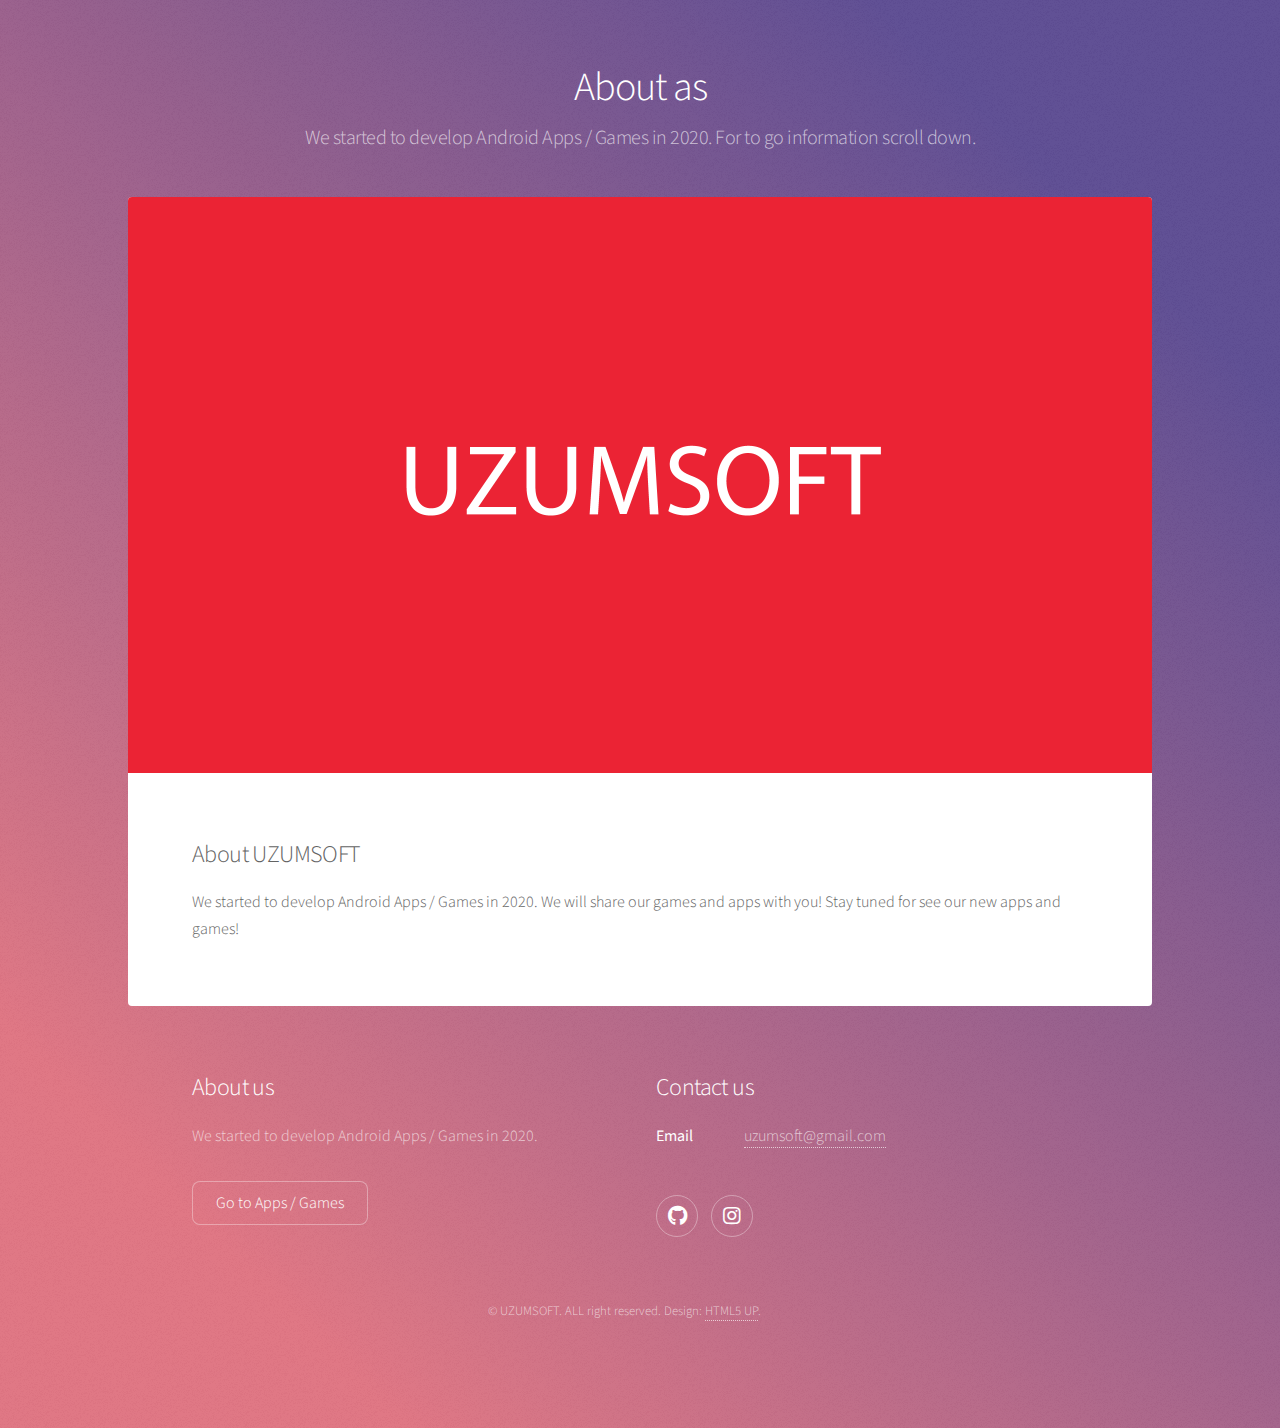
==== commit 8c8f2a62: "Yayınlanan son sürüm" ====
--- a/generic.html
+++ b/generic.html
@@ -20,7 +20,7 @@
 				<!-- Header -->
 					<header id="header">
 						<h1>About as</h1>
-						<p>We started to create Android Apps / Games in 2020.
+						<p>We started to develop Android Apps / Games in 2020.
 						For to go information scroll down.
 						</p>
 					</header>
@@ -30,12 +30,9 @@
 
 						<!-- Content -->
 							<section id="content" class="main">
-								<span class="image main"><img src="images/newcat.png" alt="" /></span>
-								<h2>Magna feugiat lorem</h2>
-								<p>Donec eget ex magna. Interdum et malesuada fames ac ante ipsum primis in faucibus. Pellentesque venenatis dolor imperdiet dolor mattis sagittis. Praesent rutrum sem diam, vitae egestas enim auctor sit amet. Pellentesque leo mauris, consectetur id ipsum sit amet, fergiat. Pellentesque in mi eu massa lacinia malesuada et a elit. Donec urna ex, lacinia in purus ac, pretium pulvinar mauris. Curabitur sapien risus, commodo eget turpis at, elementum convallis fames ac ante ipsum primis in faucibus.</p>
-								<p>Pellentesque venenatis dolor imperdiet dolor mattis sagittis. Praesent rutrum sem diam, vitae egestas enim auctor sit amet. Consequat leo mauris, consectetur id ipsum sit amet, fersapien risus, commodo eget turpis at, elementum convallis elit enim turpis lorem ipsum dolor sit amet feugiat. Phasellus convallis elit id ullamcorper pulvinar. Duis aliquam turpis mauris, eu ultricies erat malesuada quis. Aliquam dapibus, lacus eget hendrerit bibendum, urna est aliquam sem, sit amet est velit quis lorem.</p>
-								<h2>Tempus veroeros</h2>
-								<p>Cep risus aliquam gravida cep ut lacus amet. Adipiscing faucibus nunc placerat. Tempus adipiscing turpis non blandit accumsan eget lacinia nunc integer interdum amet aliquam ut orci non col ut ut praesent. Semper amet interdum mi. Phasellus enim laoreet ac ac commodo faucibus faucibus. Curae ante vestibulum ante. Blandit. Ante accumsan nisi eu placerat gravida placerat adipiscing in risus fusce vitae ac mi accumsan nunc in accumsan tempor blandit aliquet aliquet lobortis. Ultricies blandit lobortis praesent turpis. Adipiscing accumsan adipiscing adipiscing ac lacinia cep. Orci blandit a iaculis adipiscing ac. Vivamus ornare laoreet odio vis praesent nunc lorem mi. Erat. Tempus sem faucibus ac id. Vis in blandit. Nascetur ultricies blandit ac. Arcu aliquam. Accumsan mi eget adipiscing nulla. Non vestibulum ac interdum condimentum semper commodo massa arcu.</p>
+								<span class="image main"><img src="images/simetrikgrafik.png" alt="" /></span>
+									<h2>About UZUMSOFT</h2>
+									<p>We started to develop Android Apps / Games in 2020. We will share our games and apps with you! Stay tuned for see our new apps and games!</p>
 							</section>
 
 					</div>
@@ -44,7 +41,7 @@
 					<footer id="footer">
 						<section>
 							<h2>About us</h2>
-							<p>We started to create Android Apps / Games in 2020. </p>
+							<p>We started to develop Android Apps / Games in 2020. </p>
 							<ul class="actions">
 								<li><a href="https://play.google.com/store/apps/developer?id=UZUMSOFT" class="button">Go to Apps / Games</a></li>
 							</ul>
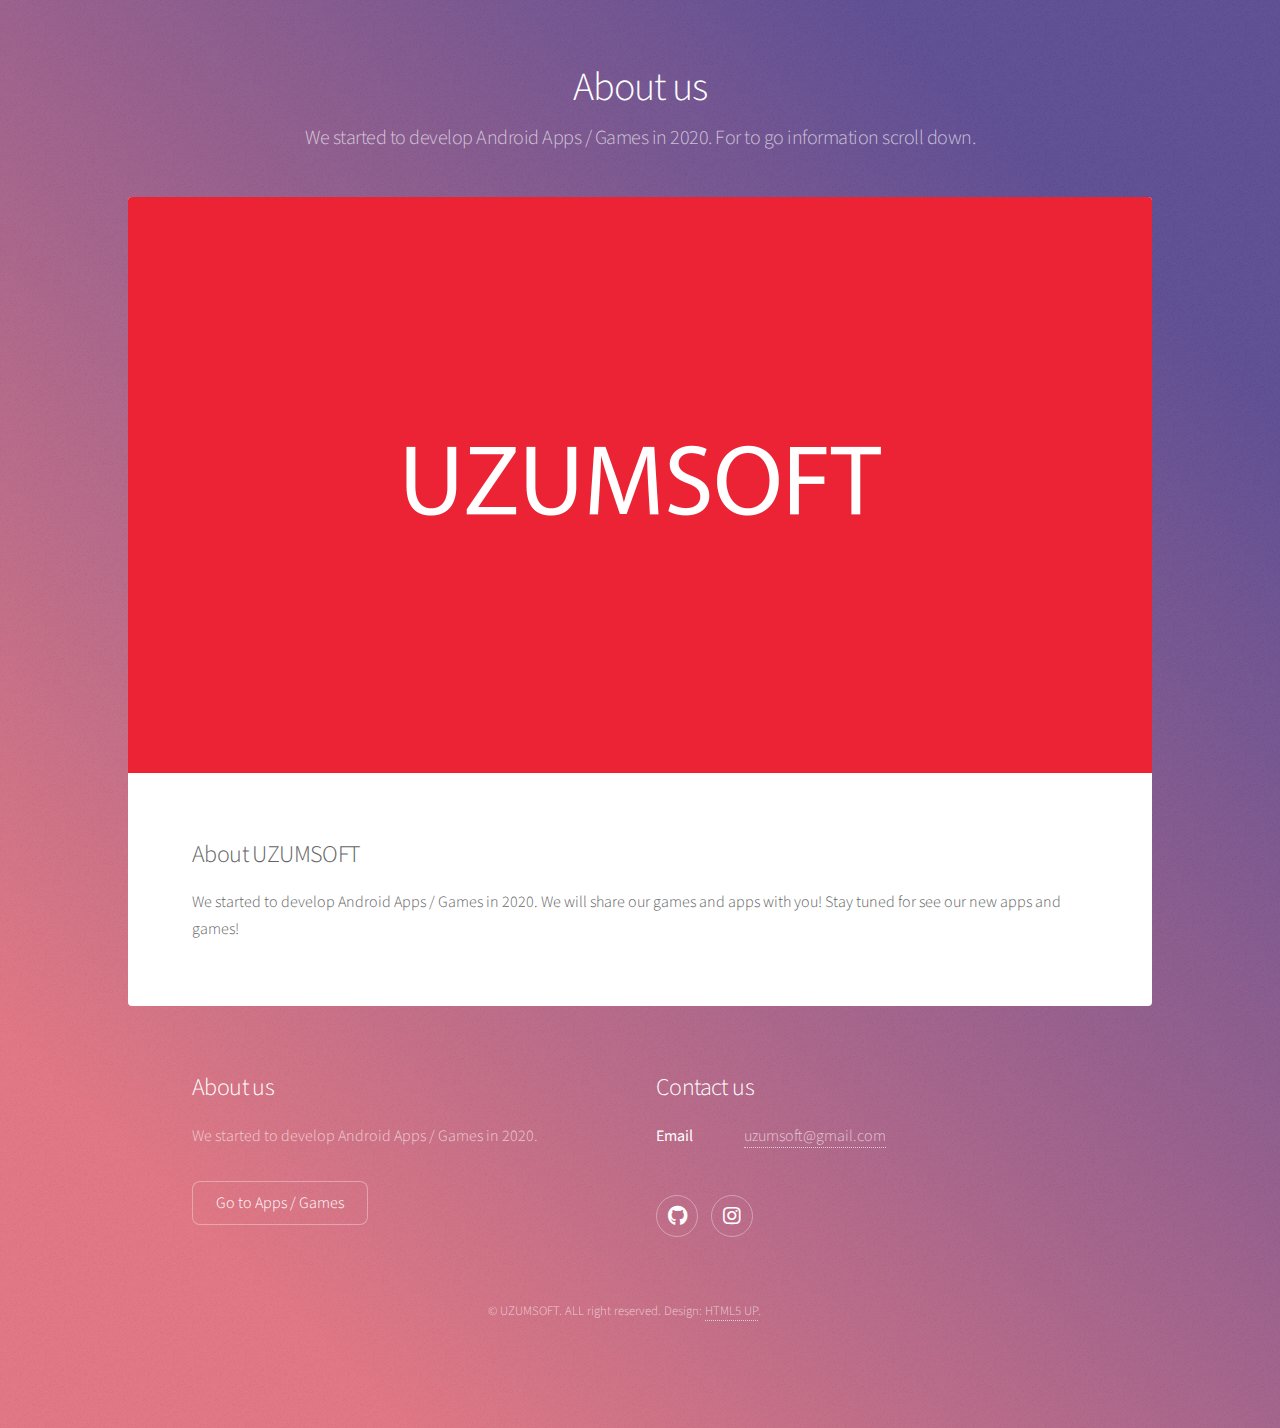
==== commit 6fe98208: "fixed bug" ====
--- a/generic.html
+++ b/generic.html
@@ -19,7 +19,7 @@
 
 				<!-- Header -->
 					<header id="header">
-						<h1>About as</h1>
+						<h1>About us</h1>
 						<p>We started to develop Android Apps / Games in 2020.
 						For to go information scroll down.
 						</p>
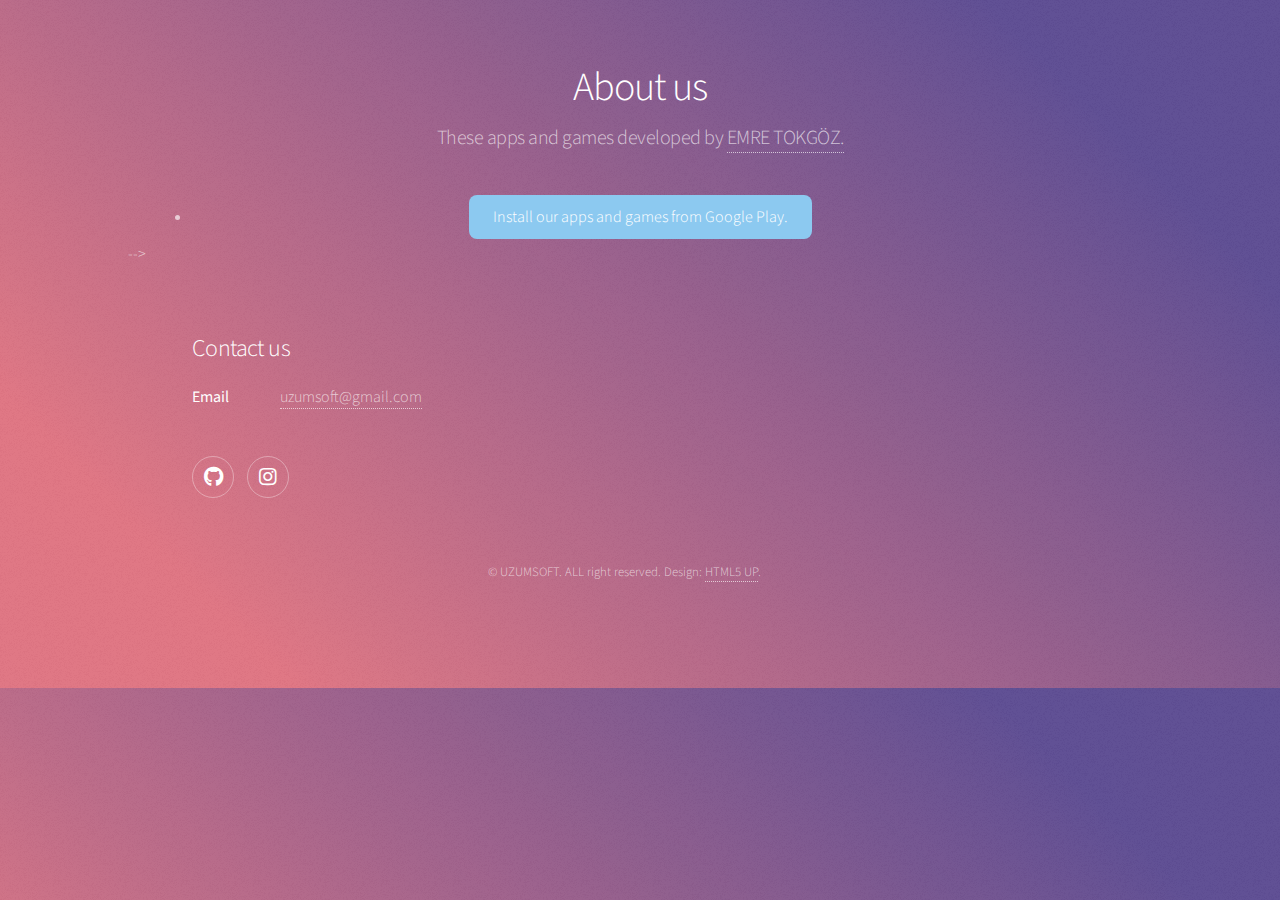
==== commit aa2af705: "Update1" ====
--- a/generic.html
+++ b/generic.html
@@ -6,7 +6,7 @@
 -->
 <html>
 	<head>
-		<title>Generic - Stellar by HTML5 UP</title>
+		<title>About us</title>
 		<meta charset="utf-8" />
 		<meta name="viewport" content="width=device-width, initial-scale=1, user-scalable=no" />
 		<link rel="stylesheet" href="assets/css/main.css" />
@@ -20,32 +20,33 @@
 				<!-- Header -->
 					<header id="header">
 						<h1>About us</h1>
-						<p>We started to develop Android Apps / Games in 2020.
-						For to go information scroll down.
+						<p>These apps and games developed by <a href="http://emretokgoz.github.io/">EMRE TOKGÖZ.</a>
 						</p>
+						<li><a href="https://play.google.com/store/apps/dev?id=6319082677435146433" class="button primary">Install our apps and games from Google Play.</a></li>
+
 					</header>
 
 				<!-- Main -->
-					<div id="main">
+					<!-- <div id="main"> -->
 
-						<!-- Content -->
-							<section id="content" class="main">
-								<span class="image main"><img src="images/simetrikgrafik.png" alt="" /></span>
-									<h2>About UZUMSOFT</h2>
-									<p>We started to develop Android Apps / Games in 2020. We will share our games and apps with you! Stay tuned for see our new apps and games!</p>
-							</section>
+						<!-- <!-- Content --> -->
+							<!-- <section id="content" class="main"> -->
+								<!-- <span class="image main"><img src="images/simetrikgrafik.png" alt="" /></span> -->
+									<!-- <h2>About UZUMSOFT</h2> -->
+									<!-- <p>We started to develop Android Apps / Games in 2020. We will share our games and apps with you! Stay tuned for see our new apps and games!</p> -->
+							<!-- </section> -->
 
-					</div>
+					<!-- </div> -->
 
 				<!-- Footer -->
 					<footer id="footer">
-						<section>
-							<h2>About us</h2>
-							<p>We started to develop Android Apps / Games in 2020. </p>
-							<ul class="actions">
-								<li><a href="https://play.google.com/store/apps/developer?id=UZUMSOFT" class="button">Go to Apps / Games</a></li>
-							</ul>
-						</section>
+						<!-- <section> -->
+							<!-- <h2>About us</h2> -->
+							<!-- <p></p> -->
+							<!-- <ul class="actions"> -->
+								<!-- <li><a href="https://play.google.com/store/apps/developer?id=UZUMSOFT" class="button">Go to Apps / Games</a></li> -->
+							<!-- </ul> -->
+						<!-- </section> -->
 						<section>
 							<h2>Contact us</h2>
 							<dl class="alt">
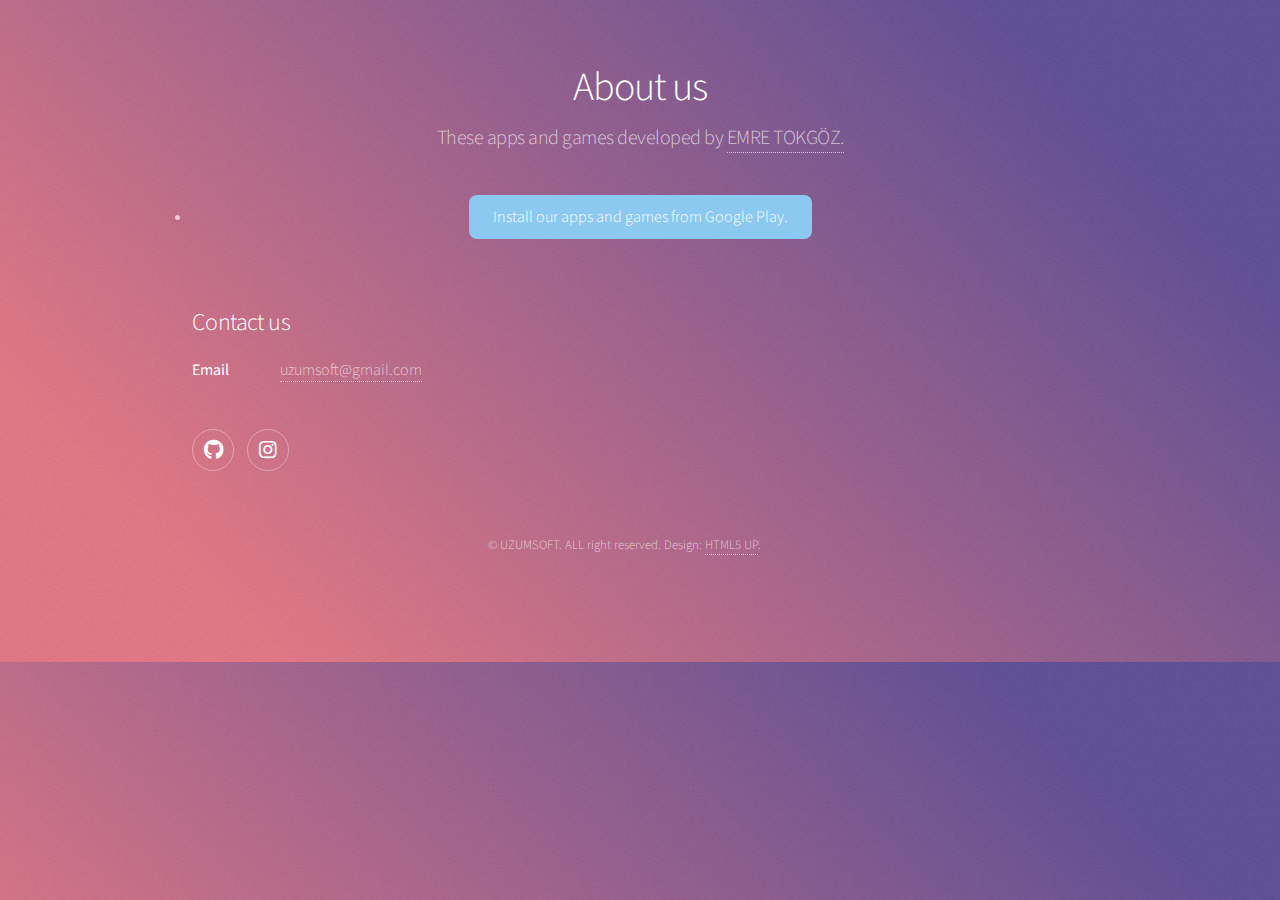
==== commit 2a295d1e: "Son Sürüm" ====
--- a/generic.html
+++ b/generic.html
@@ -17,7 +17,6 @@
 		<!-- Wrapper -->
 			<div id="wrapper">
 
-				<!-- Header -->
 					<header id="header">
 						<h1>About us</h1>
 						<p>These apps and games developed by <a href="http://emretokgoz.github.io/">EMRE TOKGÖZ.</a>
@@ -26,27 +25,8 @@
 
 					</header>
 
-				<!-- Main -->
-					<!-- <div id="main"> -->
-
-						<!-- <!-- Content --> -->
-							<!-- <section id="content" class="main"> -->
-								<!-- <span class="image main"><img src="images/simetrikgrafik.png" alt="" /></span> -->
-									<!-- <h2>About UZUMSOFT</h2> -->
-									<!-- <p>We started to develop Android Apps / Games in 2020. We will share our games and apps with you! Stay tuned for see our new apps and games!</p> -->
-							<!-- </section> -->
-
-					<!-- </div> -->
-
-				<!-- Footer -->
 					<footer id="footer">
-						<!-- <section> -->
-							<!-- <h2>About us</h2> -->
-							<!-- <p></p> -->
-							<!-- <ul class="actions"> -->
-								<!-- <li><a href="https://play.google.com/store/apps/developer?id=UZUMSOFT" class="button">Go to Apps / Games</a></li> -->
-							<!-- </ul> -->
-						<!-- </section> -->
+	
 						<section>
 							<h2>Contact us</h2>
 							<dl class="alt">
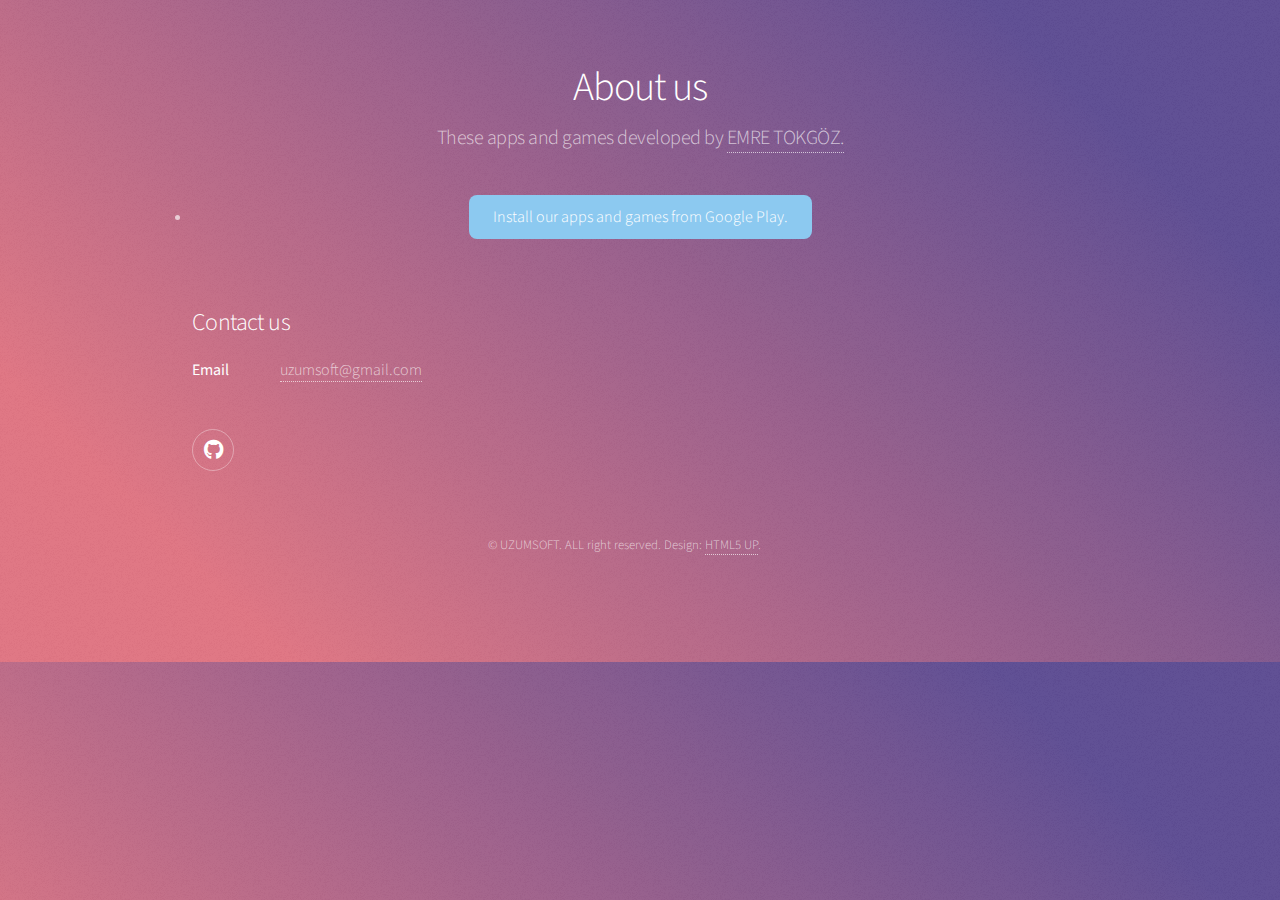
==== commit 6275d15f: "last update 2" ====
--- a/generic.html
+++ b/generic.html
@@ -40,7 +40,6 @@
 								<li><a href="#" class="icon brands fa-github alt"><span class="label">GitHub</span></a></li>
 								<li><a href="#" class="icon brands fa-dribbble alt"><span class="label">Dribbble</span></a></li>-->	
 								<li><a href="https://github.com/UZUMSOFT" class="icon brands fa-github alt"><span class="label">GitHub</span></a></li>
-								<li><a href="https://www.instagram.com/uzumsoft/" class="icon brands fa-instagram alt"><span class="label">Instagram</span></a></li>
 
 
 							</ul>
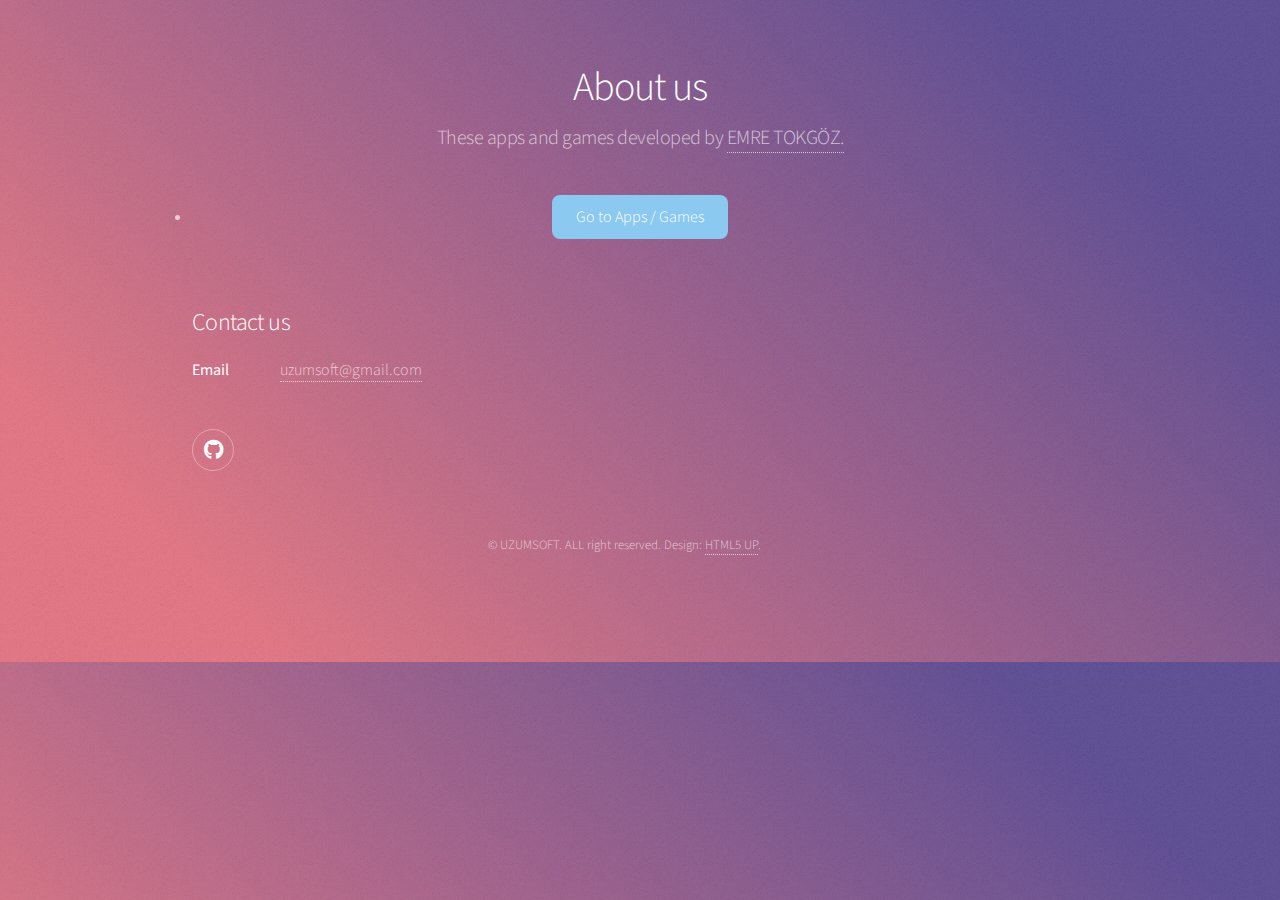
==== commit 2b5196b6: "update" ====
--- a/generic.html
+++ b/generic.html
@@ -21,7 +21,7 @@
 						<h1>About us</h1>
 						<p>These apps and games developed by <a href="http://emretokgoz.github.io/">EMRE TOKGÖZ.</a>
 						</p>
-						<li><a href="https://play.google.com/store/apps/dev?id=6319082677435146433" class="button primary">Install our apps and games from Google Play.</a></li>
+						<li><a href="https://play.google.com/store/apps/dev?id=6319082677435146433" class="button primary">Go to Apps / Games</a></li>
 
 					</header>
 
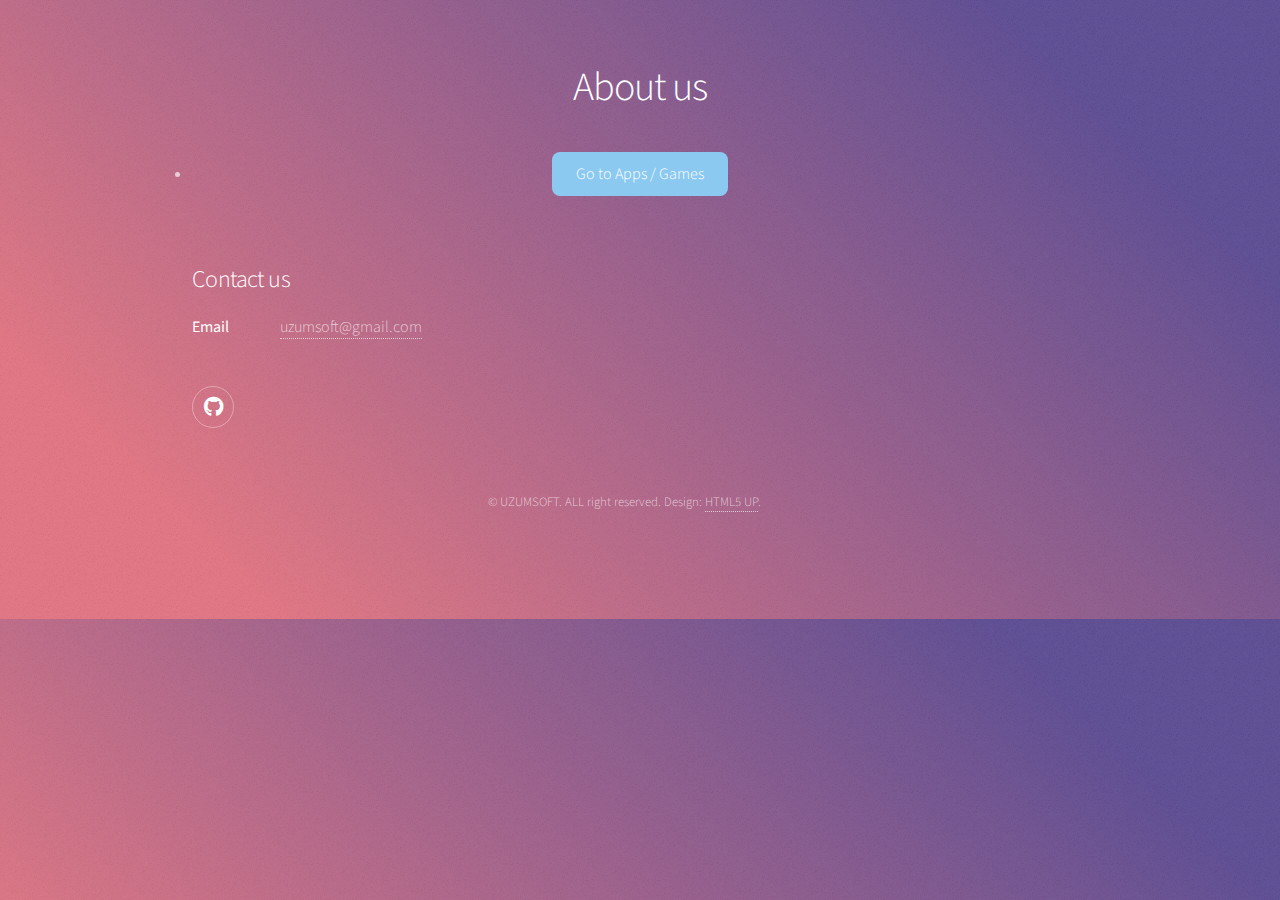
==== commit b4c5139d: "update" ====
--- a/generic.html
+++ b/generic.html
@@ -19,7 +19,6 @@
 
 					<header id="header">
 						<h1>About us</h1>
-						<p>These apps and games developed by <a href="http://emretokgoz.github.io/">EMRE TOKGÖZ.</a>
 						</p>
 						<li><a href="https://play.google.com/store/apps/dev?id=6319082677435146433" class="button primary">Go to Apps / Games</a></li>
 
